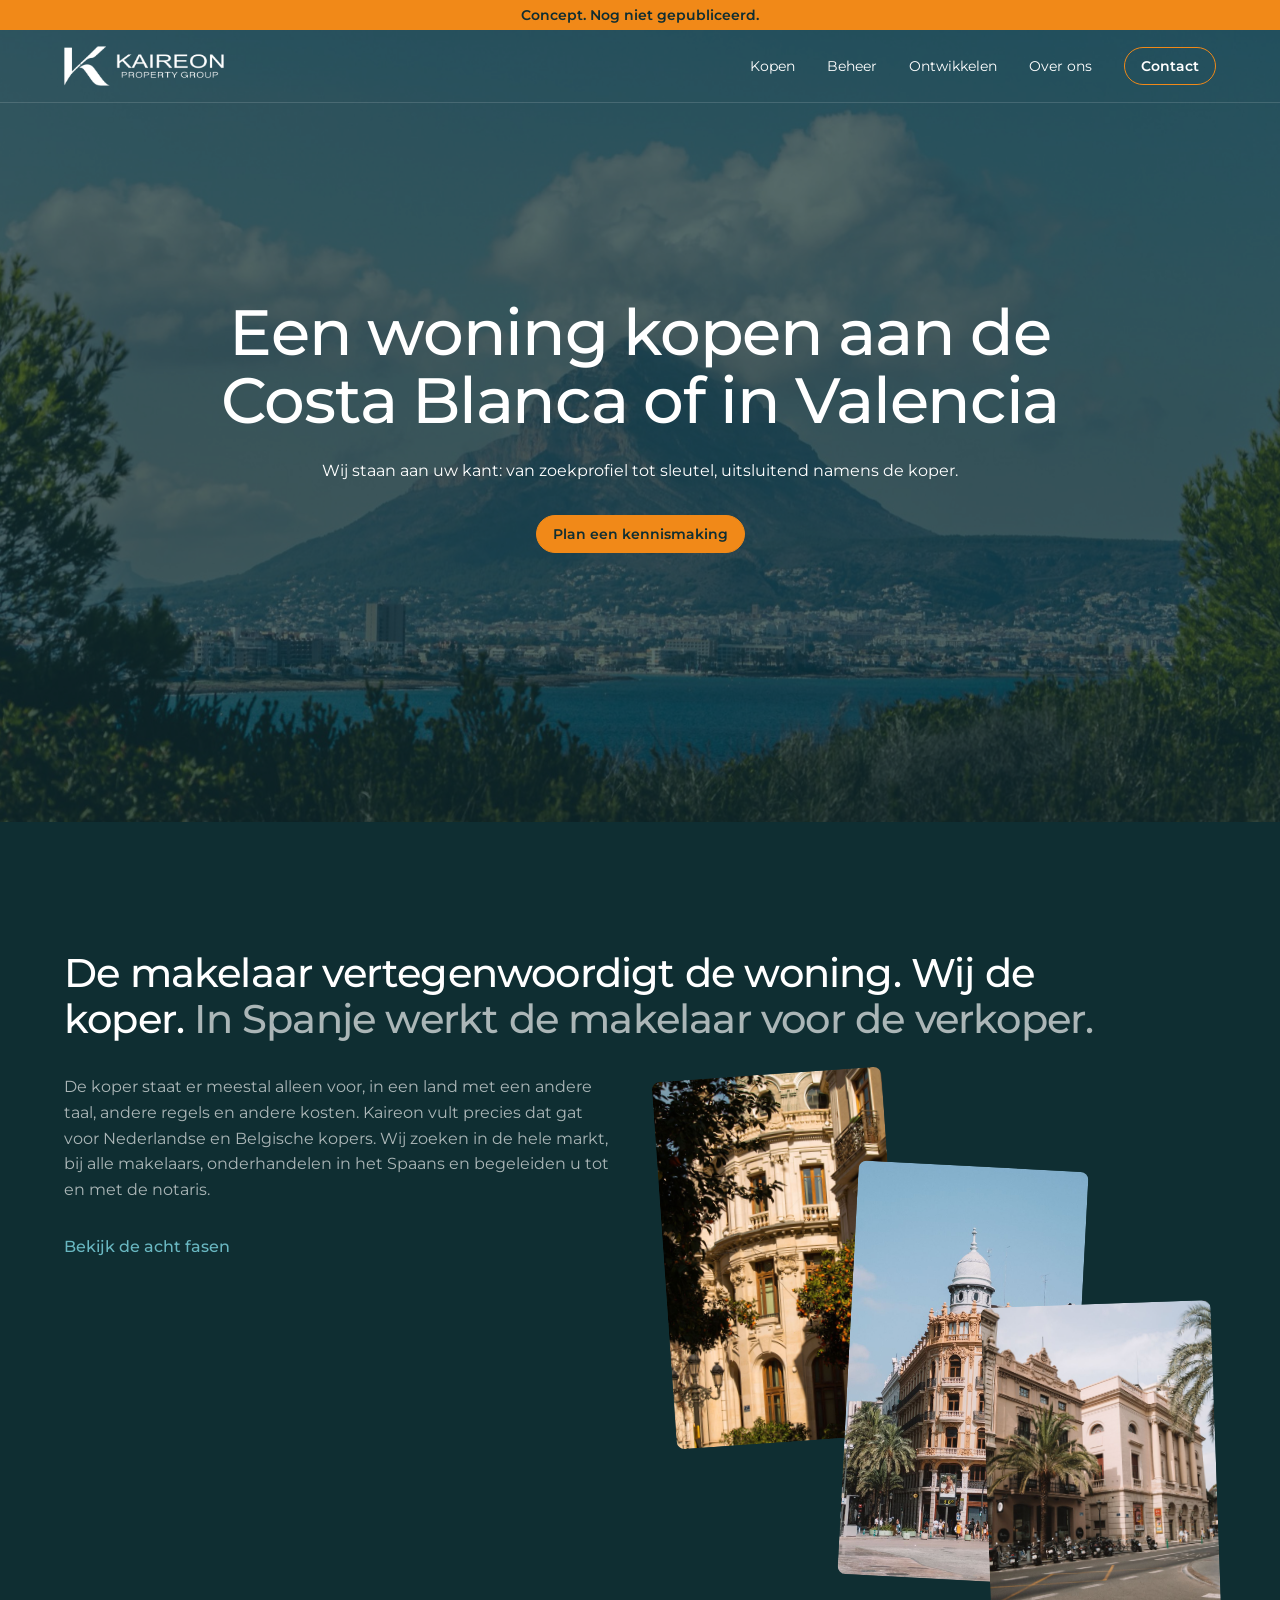
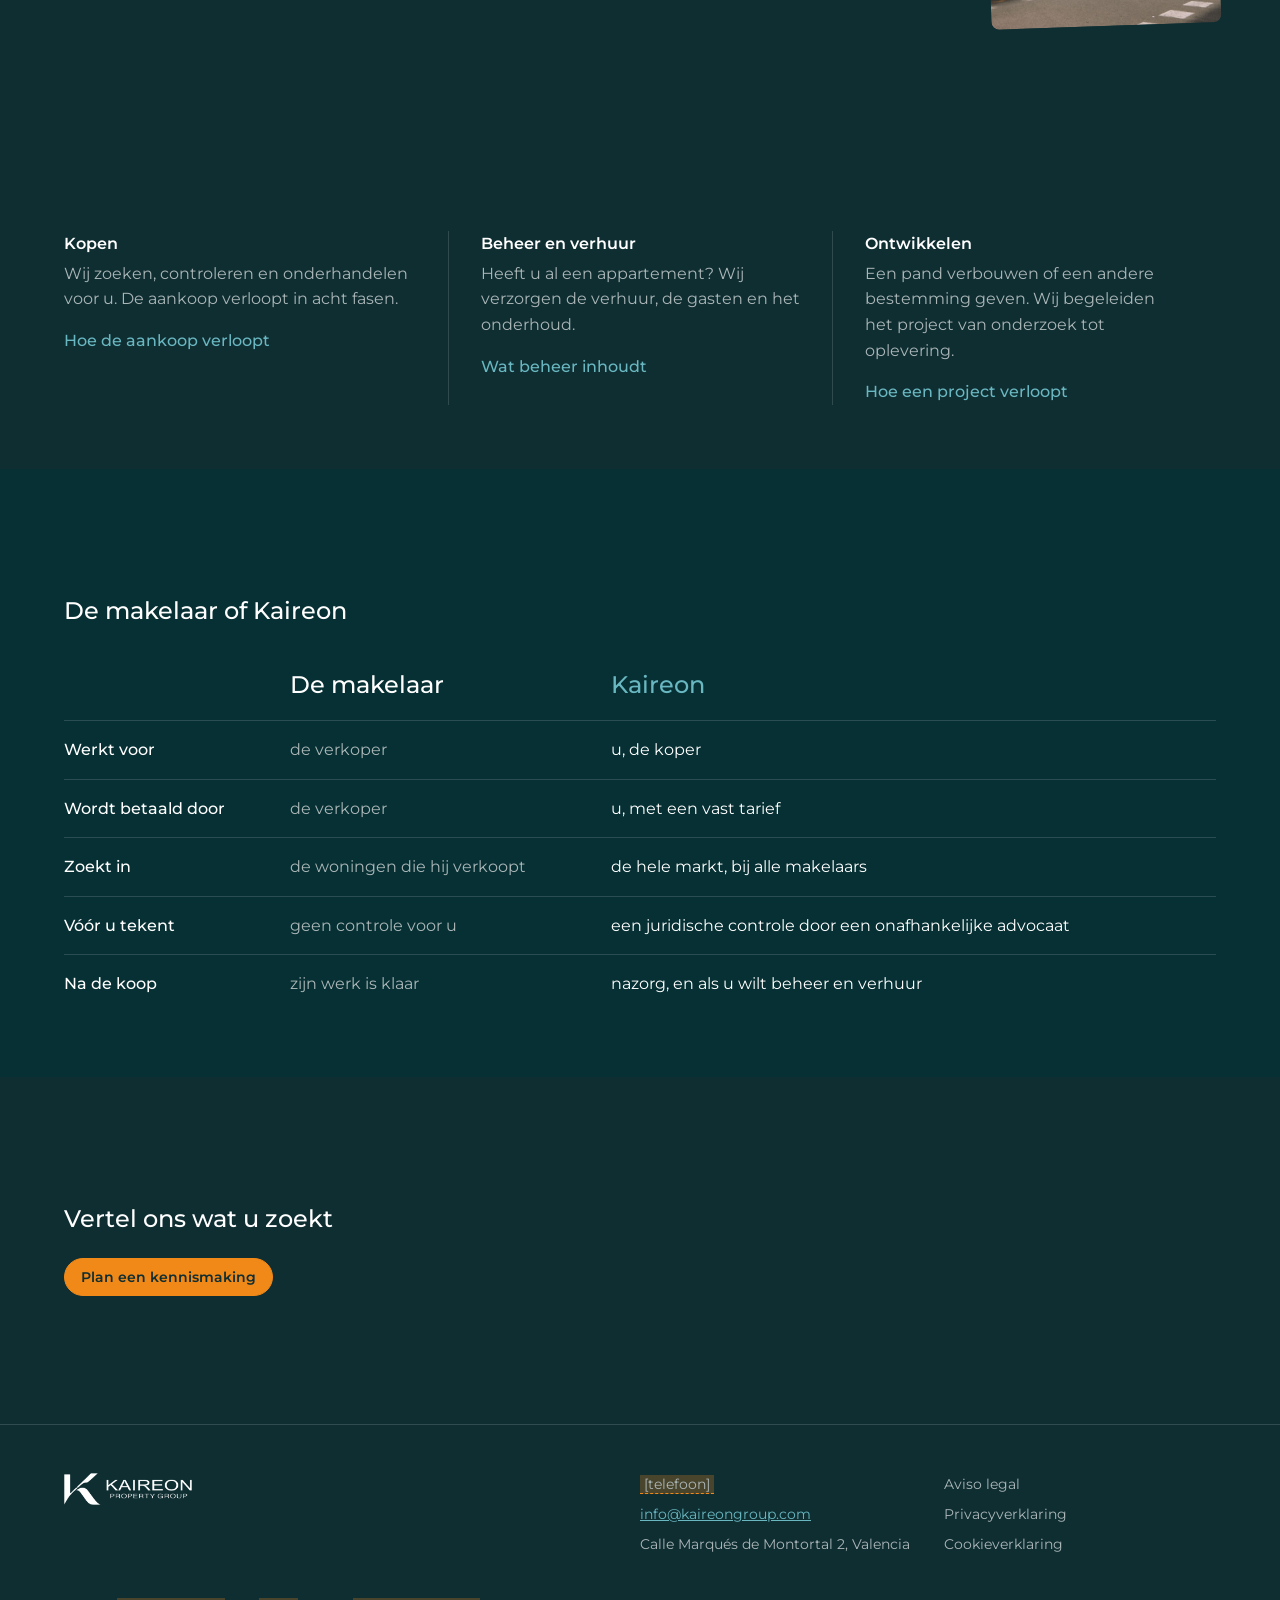
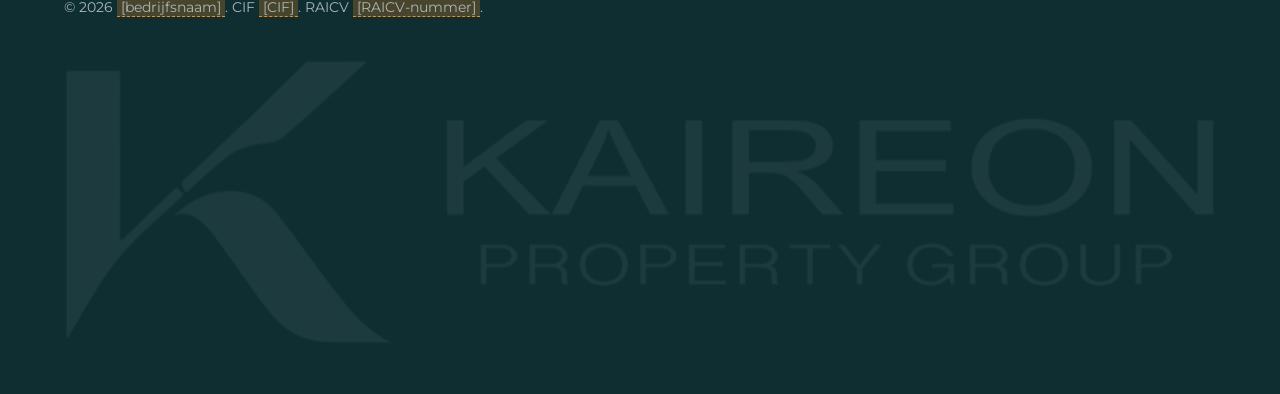
==== nl/index.html @ bf6310ef "Simpler pages: comparison, figures, timeline, team" ====
<!doctype html>
<html lang="nl">
<head>
<meta charset="utf-8">
<meta name="viewport" content="width=device-width, initial-scale=1">
<title>Aankoopbegeleiding aan de Costa Blanca en in Valencia · Kaireon Property Group</title>
<meta name="description" content="Kaireon begeleidt Nederlandse en Belgische kopers van een woning aan de Costa Blanca en in Valencia. Uitsluitend namens de koper.">
<meta name="robots" content="noindex, nofollow">

<link rel="preload" href="/assets/fonts/montserrat-latin-wght-normal.woff2" as="font" type="font/woff2" crossorigin>
<link rel="stylesheet" href="/assets/styles.css?v=fb7f4632">
<link rel="icon" href="/assets/img/favicon.png" type="image/png">
<script>
  // Calm movement: each text block fades in once as it comes into view. Only when the visitor allows motion and the
  // browser can do it; otherwise the page never gets the class "motion", and all text shows at once.
  if (matchMedia('(prefers-reduced-motion: no-preference)').matches && 'IntersectionObserver' in window) {
    document.documentElement.classList.add('motion');
    addEventListener('DOMContentLoaded', function () {
      var seen = new IntersectionObserver(function (entries) {
        entries.forEach(function (e) { if (e.isIntersecting) { e.target.classList.add('in'); seen.unobserve(e.target); } });
      }, { rootMargin: '0px 0px -40px 0px' });
      document.querySelectorAll('main .wrap > *').forEach(function (el) { seen.observe(el); });
    });
  }
</script>
</head>
<body>
<p class="draft">Concept. Nog niet gepubliceerd.</p>
<header class="site-head over"><div class="wrap">
  <a class="logo" href="/nl/"><img src="/assets/img/logo-wit.png" alt="Kaireon Property Group" width="900" height="226"></a>
  <nav><a href="/nl/kopen/">Kopen</a><a href="/nl/beheer/">Beheer</a><a href="/nl/ontwikkelen/">Ontwikkelen</a><a href="/nl/over-ons/">Over ons</a><a class="btn" href="/nl/contact/">Contact</a></nav>
</div></header>
<main>
<section class="hero">
  <div class="media"><img class="photo" src="/assets/img/pexels-audrius-strikaitis-31613974-18771948.jpg" alt="De kust van de Costa Blanca" width="2000" height="1125"></div>
  <div class="wrap">
    <h1>Een woning kopen aan de Costa Blanca of in Valencia</h1>
    <p class="lede">Wij staan aan uw kant: van zoekprofiel tot sleutel, uitsluitend namens de koper.</p>
    <a class="btn" href="/nl/contact/">Plan een kennismaking</a>
  </div>
</section>
<section class="section"><div class="wrap">
  <div class="statement"><h2>De makelaar vertegenwoordigt de woning. Wij de koper.</h2> <p>In Spanje werkt de makelaar voor de verkoper.</p></div>
  <div class="story">
    <div>
      <p class="lede">De koper staat er meestal alleen voor, in een land met een andere taal, andere regels en andere kosten. Kaireon vult precies dat gat voor Nederlandse en Belgische kopers. Wij zoeken in de hele markt, bij alle makelaars, onderhandelen in het Spaans en begeleiden u tot en met de notaris.</p>
      <a class="link" href="/nl/kopen/">Bekijk de acht fasen</a>
    </div>
    <div class="collage"><div class="media"><img class="photo" src="/assets/img/pexels-sofia-marquet-453708414-15551347.jpg" alt="Gevel met een sinaasappelboom" width="1000" height="1500" loading="lazy"></div><div class="media"><img class="photo" src="/assets/img/pexels-joaquin-carfagna-3131171-17626763.jpg" alt="Gebouw met een koepel in Valencia" width="844" height="1500" loading="lazy"></div><div class="media"><img class="photo" src="/assets/img/pexels-joaquin-carfagna-3131171-17574094.jpg" alt="Straat in Valencia" width="1000" height="1500" loading="lazy"></div></div>
  </div>
</div></section>

<section class="section"><div class="wrap">
  <h2>Wat wij voor u doen</h2>
  
<div class="cols">
  <div><h3>Kopen</h3><p>Wij zoeken, controleren en onderhandelen voor u. De aankoop verloopt in acht fasen.</p><a class="link" href="/nl/kopen/">Hoe de aankoop verloopt</a></div>
  <div><h3>Beheer en verhuur</h3><p>Heeft u al een appartement? Wij verzorgen de verhuur, de gasten en het onderhoud.</p><a class="link" href="/nl/beheer/">Wat beheer inhoudt</a></div>
  <div><h3>Ontwikkelen</h3><p>Een pand verbouwen of een andere bestemming geven. Wij begeleiden het project van onderzoek tot oplevering.</p><a class="link" href="/nl/ontwikkelen/">Hoe een project verloopt</a></div>
</div>
</div></section>

<section class="section alt"><div class="wrap">
  <h2>De makelaar of Kaireon</h2>
  <table class="compare">
    <thead><tr><th scope="col"></th><th scope="col">De makelaar</th><th scope="col">Kaireon</th></tr></thead>
    <tbody>
      <tr><th scope="row">Werkt voor</th><td>de verkoper</td><td>u, de koper</td></tr>
      <tr><th scope="row">Wordt betaald door</th><td>de verkoper</td><td>u, met een vast tarief</td></tr>
      <tr><th scope="row">Zoekt in</th><td>de woningen die hij verkoopt</td><td>de hele markt, bij alle makelaars</td></tr>
      <tr><th scope="row">Vóór u tekent</th><td>geen controle voor u</td><td>een juridische controle door een onafhankelijke advocaat</td></tr>
      <tr><th scope="row">Na de koop</th><td>zijn werk is klaar</td><td>nazorg, en als u wilt beheer en verhuur</td></tr>
    </tbody>
  </table>
</div></section>

<section class="section"><div class="wrap">
  <h2>Vertel ons wat u zoekt</h2>
  <a class="btn" href="/nl/contact/">Plan een kennismaking</a>
</div></section>
</main>
<footer class="site-foot"><div class="wrap">
  <img class="logo" src="/assets/img/logo-wit.png" alt="Kaireon Property Group" width="900" height="226" loading="lazy">
  <div><p><span class="ph">[telefoon]</span></p><p><a class="mail-link" href="mailto:info@kaireongroup.com">info@kaireongroup.com</a></p><p>Calle Marqués de Montortal 2, Valencia</p></div>
  <div class="links"><a href="/nl/aviso-legal/">Aviso legal</a><a href="/nl/privacy/">Privacyverklaring</a><a href="/nl/cookies/">Cookieverklaring</a></div>
  <p class="rights">© 2026 <span class="ph">[bedrijfsnaam]</span>. CIF <span class="ph">[CIF]</span>. RAICV <span class="ph">[RAICV-nummer]</span>.</p>
  <div class="wordmark" aria-hidden="true"></div>
  
</div></footer>
</body>
</html>
---- assets/styles.css ----
/* Kaireon Property Group. Brand colours and font from BRAND_IDENTITY.pdf.
   One flat page colour, two strengths of text, thin lines, much empty space.
   Every colour, text size and distance comes from the tokens in :root. `npm run check:tokens` guards that. */
@font-face {
  font-family: Montserrat;
  src: url(fonts/montserrat-latin-wght-normal.woff2) format('woff2');
  font-weight: 100 900;
  font-display: swap;
}
:root {
  color-scheme: dark;
  /* Colours: five, no more. */
  --page: #0F2E32;     /* the page, top to bottom; and the text on the orange button */
  --surface: #063034;  /* fields and notices */
  --text: #FFFFFF;
  --orange: #F18918;   /* the one action, and the marks of a draft */
  --accent: #69B7C1;   /* links, phase numbers, the focus ring: 6.3:1 on the page */
  /* The same colours at a fixed strength. */
  --muted: color-mix(in srgb, var(--text) 65%, var(--page));          /* second-level text: 6.9:1 on the page */
  --line: color-mix(in srgb, var(--text) 14%, transparent);           /* thin lines between parts */
  --field-line: color-mix(in srgb, var(--text) 40%, var(--surface));  /* the edge of a field: 3.5:1 */
  --mark: color-mix(in srgb, var(--orange) 25%, transparent);         /* background of a blank */
  --orange-strong: color-mix(in srgb, var(--orange) 85%, var(--text)); /* button under the pointer */
  --scrim: color-mix(in srgb, var(--page) 65%, transparent);        /* over a photo behind text: white text keeps 4.7:1 on a white pixel */
  --faint: color-mix(in srgb, var(--text) 6%, transparent);         /* the large wordmark in the footer */

  /* Capitals in the menu and on buttons. Now off. To turn them on: uppercase and .12em. This is the one place. */
  --caps: none; --caps-spacing: normal;

  /* Text sizes: five. */
  --text-14: 14px;
  --text-16: 16px;
  --text-24: 24px;
  --text-40: 40px;
  --text-64: 64px;

  /* Distances. */
  --space-4: 4px;
  --space-8: 8px;
  --space-16: 16px;
  --space-24: 24px;
  --space-32: 32px;
  --space-48: 48px;
  --space-64: 64px;
  --space-96: 96px;
  --space-128: 128px;
  --gutter: clamp(16px, 5vw, 64px); /* the page margin left and right: the one distance that moves with the screen */
}
* { box-sizing: border-box; }
html { -webkit-text-size-adjust: 100%; }
body {
  margin: 0;
  font-family: Montserrat, Arial, sans-serif;
  font-weight: 400;
  font-size: var(--text-16);
  line-height: 1.6;
  color: var(--text);
  background: var(--page);
}
img { max-width: 100%; display: block; }
a { color: inherit; }
a, .btn, input, select, textarea { transition: color .15s, background-color .15s, border-color .15s; }
:focus-visible { outline: 2px solid var(--accent); outline-offset: 2px; }
.wrap { max-width: 1320px; margin: 0 auto; padding: 0 var(--gutter); }
.wrap.narrow { max-width: 860px; }

/* Text: hierarchy by size and by two strengths. */
h1, h2, h3, p { margin: 0; }
h1, h2, h3 { overflow-wrap: break-word; text-wrap: balance; }
h1 { font-size: var(--text-40); font-weight: 500; line-height: 1.05; letter-spacing: -0.02em; max-width: 16em; margin-bottom: var(--space-24); }
h2 { font-size: var(--text-24); font-weight: 500; line-height: 1.2; margin-bottom: var(--space-24); }
h3 { font-size: var(--text-16); font-weight: 600; margin-bottom: var(--space-4); }
p { margin-bottom: var(--space-16); }
.lede, .cols p, .rows p, .phases p, aside p { color: var(--muted); max-width: 40em; margin-bottom: 0; }
.statement + .lede { margin-top: var(--space-24); }
/* The statement: large text, the first sentence at full strength and the rest muted. */
.statement { font-size: var(--text-24); font-weight: 500; line-height: 1.2; letter-spacing: -0.02em; color: var(--muted); max-width: 26em; }
.statement h2, .statement p { display: inline; font: inherit; margin: 0; }
.statement h2 { color: var(--text); }
.link { display: inline-block; margin-top: var(--space-32); color: var(--accent); font-weight: 500; text-decoration: none; }
.link:hover { text-decoration: underline; }

/* The marks of a draft. Orange on purpose. */
.ph { background: var(--mark); border-bottom: 1px dashed var(--orange); padding: 0 var(--space-4); }
.notice { display: none; background: var(--surface); border-left: 4px solid var(--orange); padding: var(--space-16); }
.notice.shown { display: block; }
.notice .ph { background: none; border: 0; padding: 0; }
.draft { margin: 0; padding: var(--space-4) var(--gutter); background: var(--orange); color: var(--page); font-size: var(--text-14); font-weight: 600; text-align: center; }

/* The one action: a small filled pill. */
.btn {
  display: inline-block; background: var(--orange); color: var(--page); border: 1px solid var(--orange); border-radius: 999px;
  font: inherit; font-size: var(--text-14); font-weight: 600; line-height: 20px; text-decoration: none; text-transform: var(--caps); letter-spacing: var(--caps-spacing);
  padding: var(--space-8) var(--space-16); cursor: pointer;
}
.btn:hover { background: var(--orange-strong); border-color: var(--orange-strong); }
.lede + .btn { margin-top: var(--space-32); }

/* Header: one row with a thin line under it. The contact entry is a pill with a line, not filled. */
.site-head { border-bottom: 1px solid var(--line); }
.site-head .wrap { display: flex; flex-wrap: wrap; align-items: center; justify-content: space-between; gap: var(--space-8) var(--space-16); padding-top: var(--space-16); padding-bottom: var(--space-16); }
.logo img, img.logo { height: 40px; width: auto; }
.site-head .logo { flex: none; }
.site-head nav { display: flex; align-items: center; gap: var(--space-32); }
.site-head nav a { font-size: var(--text-14); color: var(--muted); text-decoration: none; white-space: nowrap; text-transform: var(--caps); letter-spacing: var(--caps-spacing); }
.site-head nav a:hover, .site-head nav a[aria-current] { color: var(--text); }
.site-head nav a.btn { background: none; color: var(--text); }
.site-head nav a.btn:hover { background: var(--orange); color: var(--page); }
.site-head nav a:not(.btn) { padding-top: var(--space-8); padding-bottom: var(--space-8); }
/* Home: the header lies over the hero photo, so the photo starts right under the draft bar. It is not sticky:
   it leaves with the hero. White text on the hero's scrim: 4.7:1 even on a white pixel. */
.site-head.over { position: absolute; left: 0; right: 0; z-index: 1; }
.site-head.over nav a { color: var(--text); }

/* Sections: the same distance above each one. */
.section { padding-top: var(--space-64); }
main { padding-bottom: var(--space-64); }
/* A photo that fills its box. clip, not hidden: hidden would make the box its own scroll box for the photo drift.
   The photo lies on top of its box, so that a taller photo (see the movement below) cannot make the box taller. */
.media { position: relative; overflow: clip; }
.photo { position: absolute; top: 0; left: 0; width: 100%; height: 100%; object-fit: cover; }
.photo-mark { position: absolute; z-index: 1; top: var(--space-16); left: var(--space-16); background: var(--page); border-radius: 6px; padding: var(--space-4) var(--space-8); font-size: var(--text-14); }

/* Photo behind text: the home page (Redmer, 2026-11-16, landing v2) and the first block of the other pages, the cover
   (Redmer, 2026-11-24: "use more of the images for example for a background"). Always under the flat scrim. */
.hero, .band, .cover { position: relative; isolation: isolate; overflow: clip; }
.hero > .media, .band > .media, .cover > .media { position: absolute; inset: 0; z-index: -1; }
.hero .media::after, .band .media::after, .cover .media::after { content: ''; position: absolute; inset: 0; background: var(--scrim); }
.hero { min-height: 88svh; display: grid; place-items: center; text-align: center; }
.hero .wrap { padding-top: var(--space-96); padding-bottom: var(--space-96); }
.hero h1, .hero .lede { margin-left: auto; margin-right: auto; }
.hero .lede, .band .cols p, .cover .lede { color: var(--text); }
.cover { min-height: 100svh; display: grid; align-items: center; }
/* The header lies over the cover, so the text keeps a distance below it. */
.cover .wrap { width: 100%; padding-top: var(--space-128); padding-bottom: var(--space-64); }
/* Over ons: a grid of team cards. The photo block is a neutral surface with a blank until a real portrait comes. */
.team { list-style: none; margin: 0; padding: 0; display: grid; gap: var(--space-32) var(--space-24); grid-template-columns: repeat(auto-fit, minmax(128px, 1fr)); }
.portrait { aspect-ratio: 1; background: var(--surface); border-radius: 12px; display: grid; place-items: center; margin-bottom: var(--space-16); font-size: var(--text-64); font-weight: 500; color: var(--accent); }
.member p { color: var(--muted); margin: 0; }
.member .role { color: var(--text); margin-bottom: var(--space-4); }
.story { display: grid; gap: var(--space-48); align-items: start; margin-top: var(--space-32); }
.story:first-child { margin-top: 0; }
.story .rows { grid-template-columns: 1fr; }
/* Three photos on a 12 x 12 grid, a little turned, each on top of the one before. */
.collage { display: grid; grid-template: repeat(12, 1fr) / repeat(12, 1fr); aspect-ratio: 1; width: 100%; max-width: 560px; justify-self: end; }
.collage .media { border-radius: 8px; }
.collage .media:nth-child(1) { grid-area: 1 / 1 / 9 / 6; rotate: -4deg; }
.collage .media:nth-child(2) { grid-area: 3 / 5 / 12 / 10; rotate: 3deg; }
.collage .media:nth-child(3) { grid-area: 6 / 8 / 13 / 13; rotate: -2deg; }
.band { margin-top: var(--space-64); }
.band .wrap { padding-top: var(--space-96); padding-bottom: var(--space-96); }
.band h3 { font-size: var(--text-24); font-weight: 500; }

/* A row of plain columns. Thin lines part them: above each on a phone, between them on a wide screen. */
.cols { display: grid; gap: var(--space-24); margin-top: var(--space-48); }
.cols:first-child { margin-top: 0; }
.cols > div { border-top: 1px solid var(--line); padding-top: var(--space-16); }

.cols .link { margin-top: var(--space-16); }

/* A list of rows: each row is a card on the surface colour (Redmer, 2026-11-24: "make the text areas more visual"). */
.rows { display: grid; gap: var(--space-16); grid-template-columns: repeat(auto-fill, minmax(min(100%, 280px), 1fr)); }
.rows > div { display: grid; align-content: start; gap: var(--space-8); background: var(--surface); border-radius: 12px; padding: var(--space-24); }
.rows h3 { margin-bottom: 0; }
/* Steps: the number stands large above the title, in the accent colour. */
.steps > div { border-top: 2px solid var(--accent); }
.steps .n { display: block; font-size: var(--text-40); font-weight: 500; line-height: 1; color: var(--accent); margin-bottom: var(--space-16); }
/* One wide photo between the sections. */
/* The other background: every second kind of section, so the page has a rhythm (Redmer, 2026-11-24, on
   docs/inventory.md: "more visually interesting"). On it, a card takes the page colour. */
.alt { background: var(--surface); padding-bottom: var(--space-64); margin-top: var(--space-64); }
.alt .rows > div { background: var(--page); }
/* Large figures: a short fact in the accent colour, with one line under it. */
.figures { display: grid; gap: var(--space-32); grid-template-columns: repeat(auto-fit, minmax(min(100%, 220px), 1fr)); }
.figures b { display: block; font-size: var(--text-40); font-weight: 500; line-height: 1.1; color: var(--accent); margin-bottom: var(--space-8); }
.figures p { color: var(--muted); margin: 0; }
/* A comparison: the row titles left, then one column per side; the last column is ours, in white. */
.compare { width: 100%; border-collapse: collapse; }
.compare th, .compare td { text-align: left; vertical-align: top; padding: var(--space-16) var(--space-16) var(--space-16) 0; border-top: 1px solid var(--line); }
.compare thead th { border-top: 0; font-size: var(--text-24); font-weight: 500; }
.compare thead th:last-child { color: var(--accent); }
.compare tbody th { font-weight: 500; }
.compare td { color: var(--muted); }
.compare td:last-child { color: var(--text); }
.lede + .rows { margin-top: var(--space-32); }

/* The eight phases: one list, a thin line above each row. */
.phases { list-style: none; margin: 0; padding: 0; display: grid; column-gap: var(--space-64); }
.phases li { display: grid; grid-template-columns: 64px 1fr; align-items: baseline; border-top: 1px solid var(--line); padding: var(--space-16) 0; }
.phases .n { color: var(--accent); font-weight: 500; font-size: var(--text-40); line-height: 1; }

/* Contact form */
.contact { display: grid; gap: var(--space-64); }
form { display: grid; gap: var(--space-24); }
/* A label is a column: its field sits at the bottom, so that fields in one row stay level when a label takes two lines. */
label { display: flex; flex-direction: column; justify-content: space-between; font-size: var(--text-14); color: var(--muted); }
input, select, textarea {
  display: block; width: 100%; min-height: 44px; margin-top: var(--space-8);
  font: inherit; font-size: var(--text-16); color: var(--text);
  background: var(--surface); border: 1px solid var(--field-line); border-radius: 6px; padding: var(--space-8) var(--space-16);
}
/* The arrow of a choice list: two lines of the label, no picture. An old browser shows its own arrow. */
@supports selector(:has(a)) {
  select { appearance: none; padding-right: var(--space-48); }
  label:has(select) { position: relative; }
  label:has(select)::after {
    content: ''; position: absolute; right: 20px; bottom: 19px; width: 8px; height: 8px;
    border-right: 2px solid var(--muted); border-bottom: 2px solid var(--muted); transform: rotate(45deg); pointer-events: none;
  }
}
input:focus, select:focus, textarea:focus { outline: 2px solid var(--accent); outline-offset: 0; border-color: var(--accent); }
label.check { flex-direction: row; justify-content: flex-start; gap: var(--space-16); align-items: flex-start; font-size: var(--text-16); color: var(--text); }
label.check input { width: 20px; height: 20px; min-height: 0; margin: var(--space-4) 0 0; flex: none; accent-color: var(--accent); }
/* The parts of the intake. A part adds no box of its own: its fields sit in the grid of the form, like the others.
   Its title is for screen readers only. The towns are the one part with a box: a wide row of tick boxes. */
fieldset { border: 0; margin: 0; padding: 0; min-width: 0; display: contents; }
fieldset[hidden] { display: none; }
.sr { position: absolute; width: 1px; height: 1px; overflow: hidden; clip-path: inset(50%); white-space: nowrap; padding: 0; }
.towns { display: grid; gap: var(--space-16); }
legend { padding: 0; font-size: var(--text-14); color: var(--muted); }
fieldset p { font-size: var(--text-14); color: var(--text); margin-bottom: 0; }
/* Tick boxes as small pills, many to a row. */
.choices { display: flex; flex-wrap: wrap; gap: var(--space-8); margin-top: var(--space-8); }
.choices label { flex-direction: row; align-items: center; gap: var(--space-8); color: var(--text); border: 1px solid var(--field-line); border-radius: 999px; padding: var(--space-4) var(--space-16); cursor: pointer; }
.choices input { width: 16px; height: 16px; min-height: 0; margin: 0; accent-color: var(--accent); }
.choices label:has(:checked) { border-color: var(--accent); }
aside p { margin-bottom: var(--space-8); }
.mail { margin-top: var(--space-32); color: var(--muted); }
.mail-link { color: var(--accent); }

/* Legal outlines */
.narrow h2 { margin-top: var(--space-64); }
dl { margin: 0; }
dl div { display: grid; gap: var(--space-4) var(--space-16); align-items: baseline; border-top: 1px solid var(--line); padding: var(--space-16) 0; }
dt { font-size: var(--text-14); color: var(--muted); }
dd { margin: 0; }

/* Footer: quiet. */
.site-foot { border-top: 1px solid var(--line); color: var(--muted); font-size: var(--text-14); }
.site-foot .wrap { display: grid; gap: var(--space-32); padding-top: var(--space-48); padding-bottom: var(--space-48); }
.site-foot img.logo { height: 32px; }
.site-foot p { margin-bottom: var(--space-8); }
.site-foot .links a { display: block; text-decoration: none; margin-bottom: var(--space-8); }
.site-foot .links a:hover { color: var(--text); }
/* The logo, very large and faint, as decoration at the foot of every page. */
.wordmark { grid-column: 1 / -1; aspect-ratio: 900 / 225; background: var(--faint); mask: url(img/logo-wit.png) no-repeat center / contain; }

@media (max-width: 520px) {
  .logo img { height: 28px; }
}
/* Phones: the logo and five menu entries do not fit in one row. The Contact button stays on the row of the logo, at the
   right; the four other entries take their own row below it, spread out. */
@media (max-width: 600px) {
  .site-head nav { display: contents; }
  .site-head .wrap { column-gap: var(--space-8); }
  .site-head .wrap::after { content: ''; flex-basis: 100%; order: 2; }
  .site-head nav a { order: 3; }
  .site-head nav a.btn { order: 1; margin-left: auto; }
}
@media (min-width: 620px) {
  form { grid-template-columns: 1fr 1fr; }
  .wide { grid-column: 1 / -1; }
  dl div { grid-template-columns: 220px 1fr; }
}
@media (min-width: 900px) {
  h1 { font-size: var(--text-64); }
  .statement { font-size: var(--text-40); line-height: 1.15; }
  .section { padding-top: var(--space-128); }
  main { padding-bottom: var(--space-128); }
  .cols { grid-auto-flow: column; grid-auto-columns: minmax(0, 1fr); gap: 0; }
  .cols > div { border-top: 0; border-left: 1px solid var(--line); padding: 0 var(--space-32); }
  .cols > div:first-child { border-left: 0; padding-left: 0; }
  .faq { grid-template-columns: 1fr 1fr; }
  .phases { grid-template-columns: 1fr 1fr; grid-template-rows: repeat(4, auto); grid-auto-flow: column; }
  .contact { grid-template-columns: 2fr 1fr; gap: var(--space-128); }
  .site-foot .wrap { grid-template-columns: 2fr 1fr 1fr; }
  .story { grid-template-columns: 1fr 1fr; }
  .band { margin-top: var(--space-128); }
  .band .wrap { padding-top: var(--space-128); padding-bottom: var(--space-128); }
  .cover .wrap { padding-bottom: var(--space-96); }
  .rights, .langs { grid-column: 1 / -1; }
}

/* Calm movement, only when the visitor allows motion. Without it, everything stands still and shows at once.
   1. Text blocks fade in and rise 12 px, once, as they come into view. The class .motion comes from the script
      in the page head; without the script nothing is hidden.
   2. The hero, band and cover photos move a little slower than the page: each is 10% taller than its box and slides in it.
      A browser without scroll-driven animation shows the still photo. */
@media screen and (prefers-reduced-motion: no-preference) {
  .motion main .wrap > * { transition: opacity .5s ease-out, translate .5s ease-out; }
  .motion main .wrap > :not(.in) { opacity: 0; translate: 0 12px; }
  /* 3. The cover and the hero photo settle in once: they start a little larger. */
  .cover > .media, .hero > .media { animation: settle 1.8s ease-out both; }
  @supports (animation-timeline: view()) {
    .hero .photo, .band .photo, .cover .photo { height: 110%; animation: drift linear both; animation-timeline: view(); }
  }
}
@keyframes drift { from { translate: 0 -9%; } to { translate: 0 0; } }
@keyframes settle { from { scale: 1.08; } to { scale: 1; } }
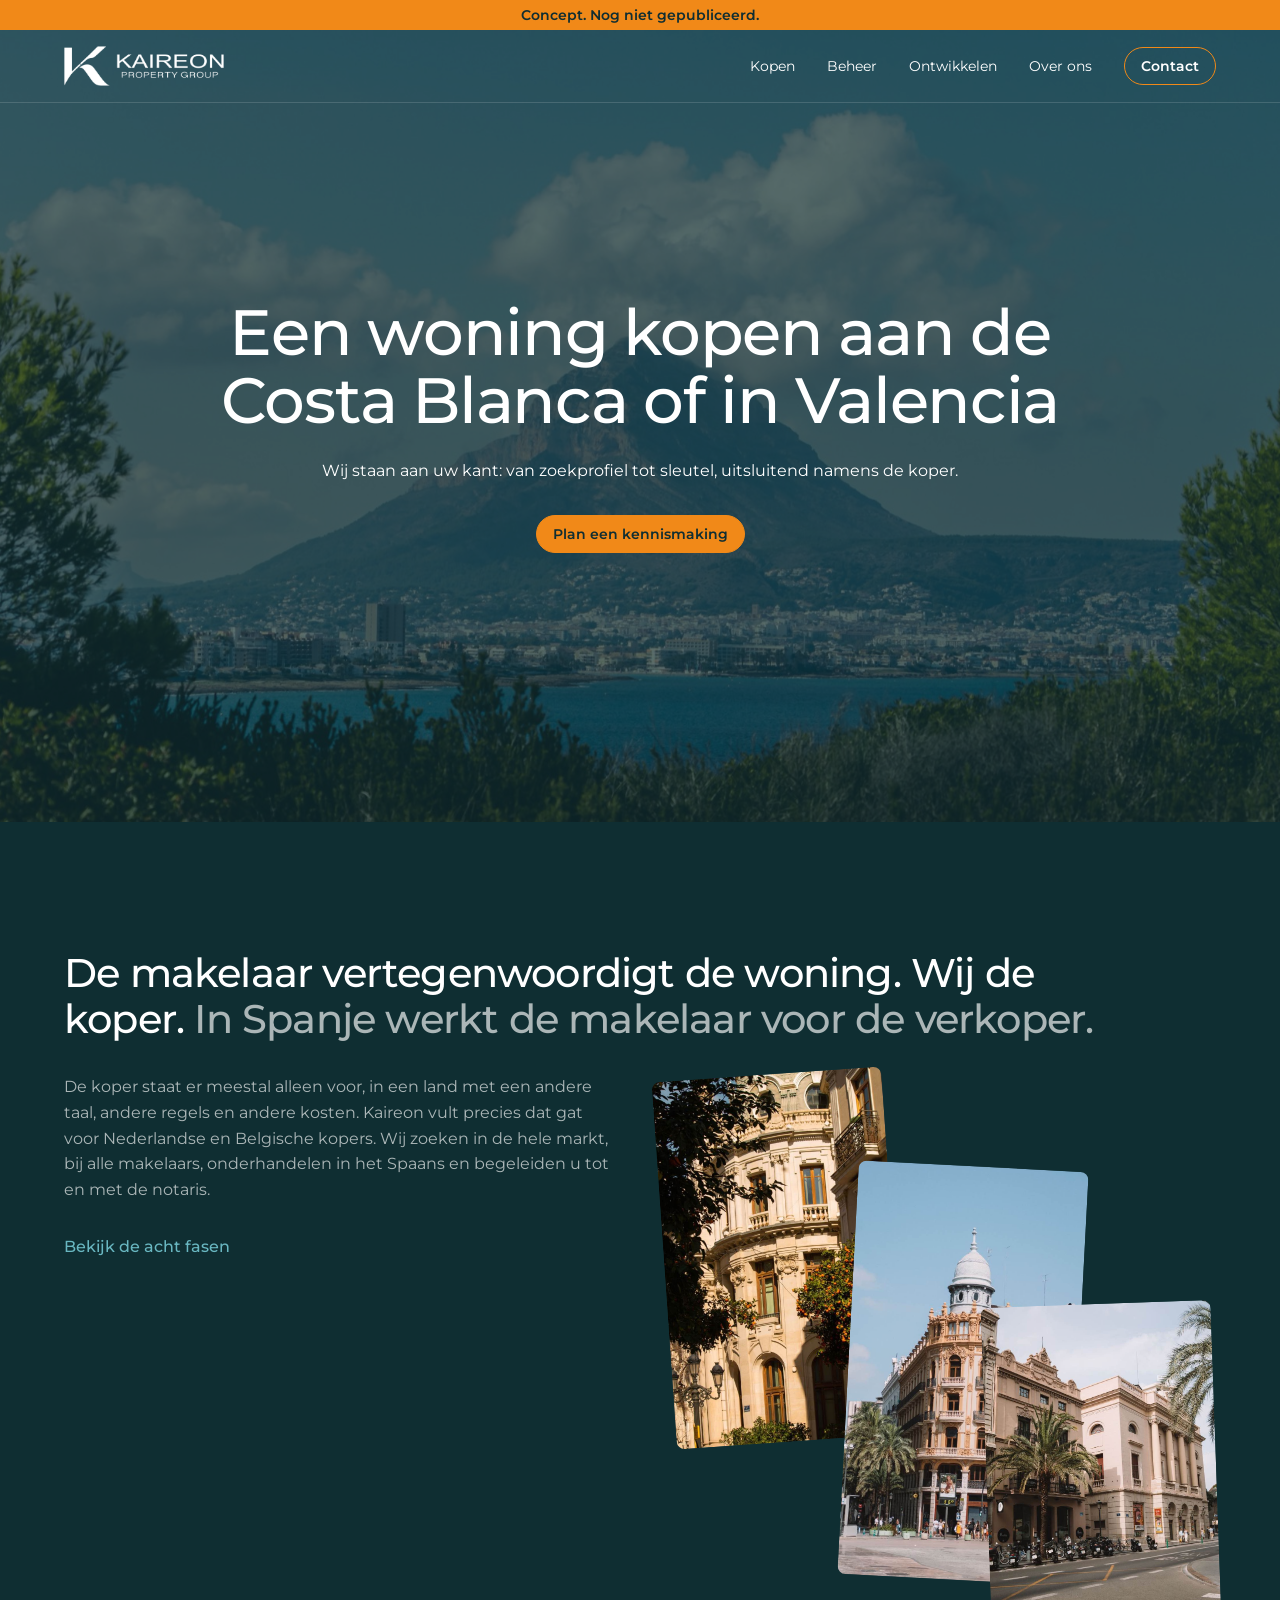
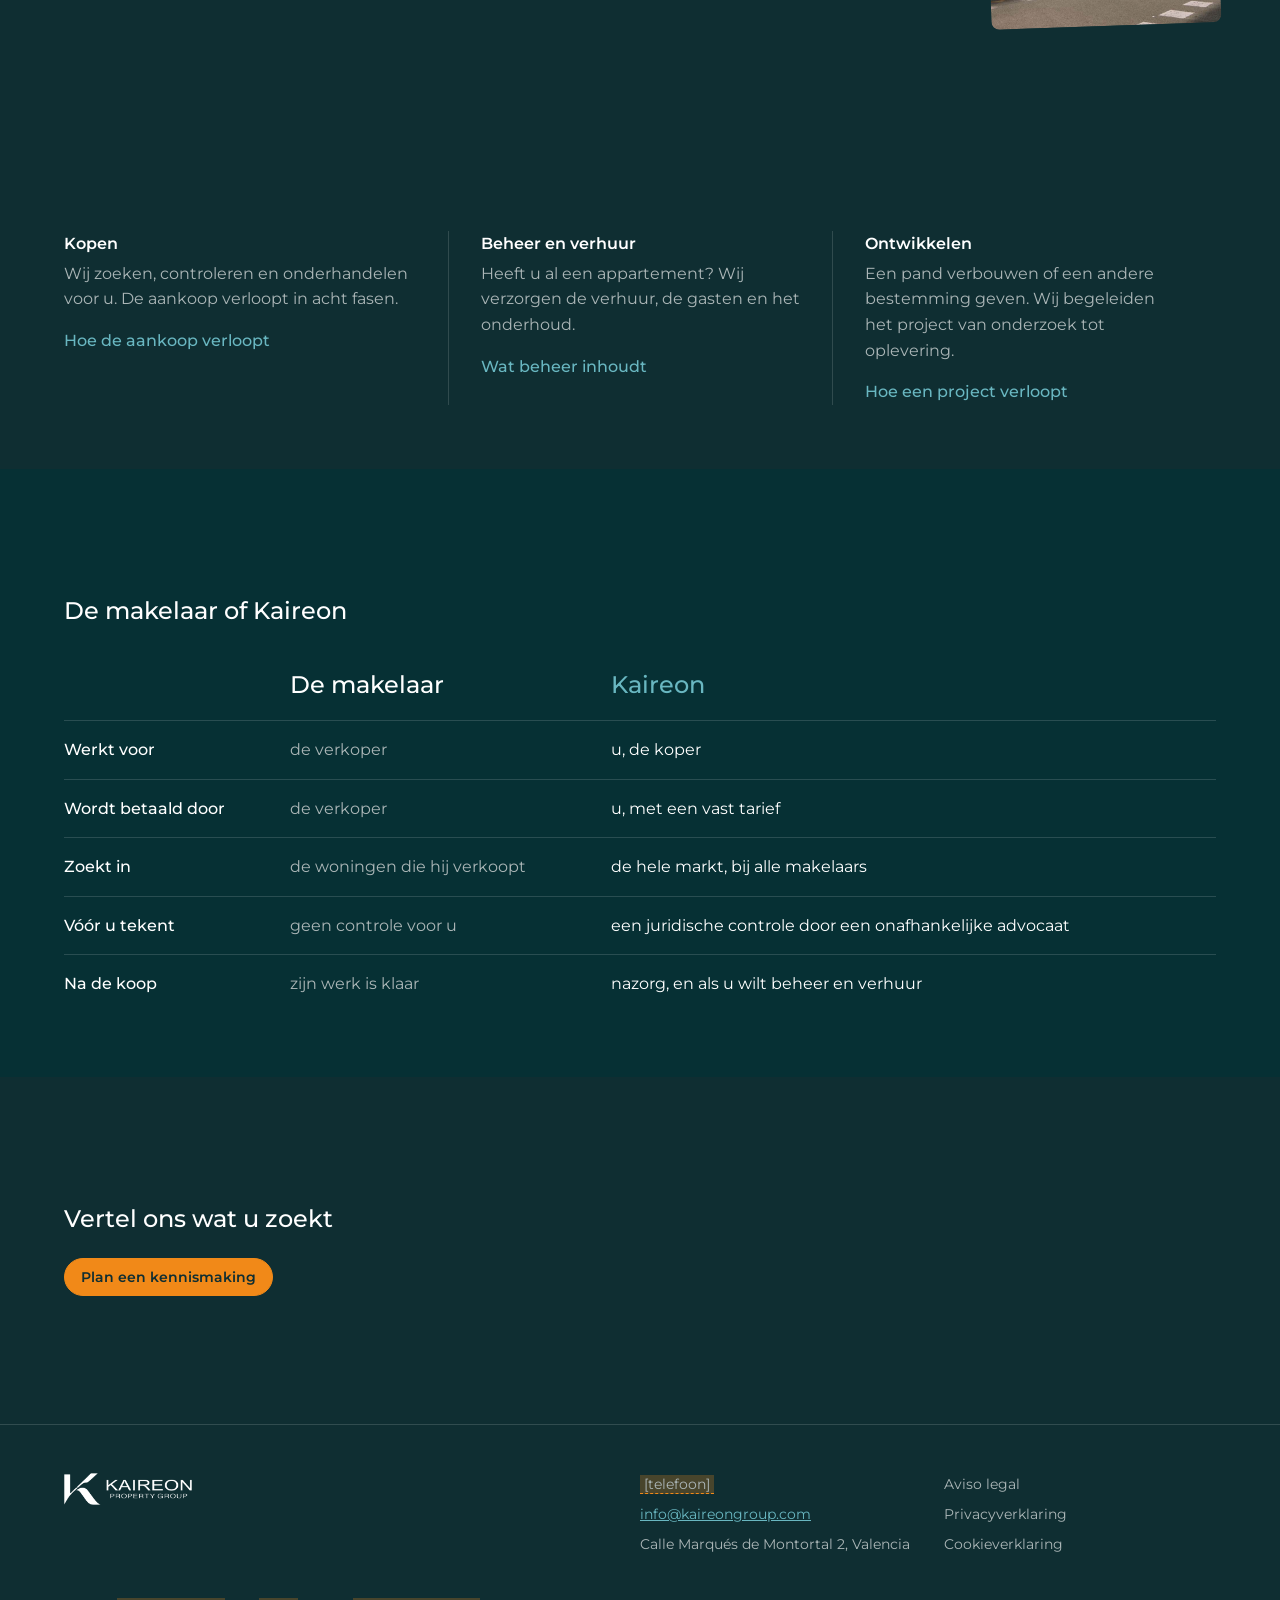
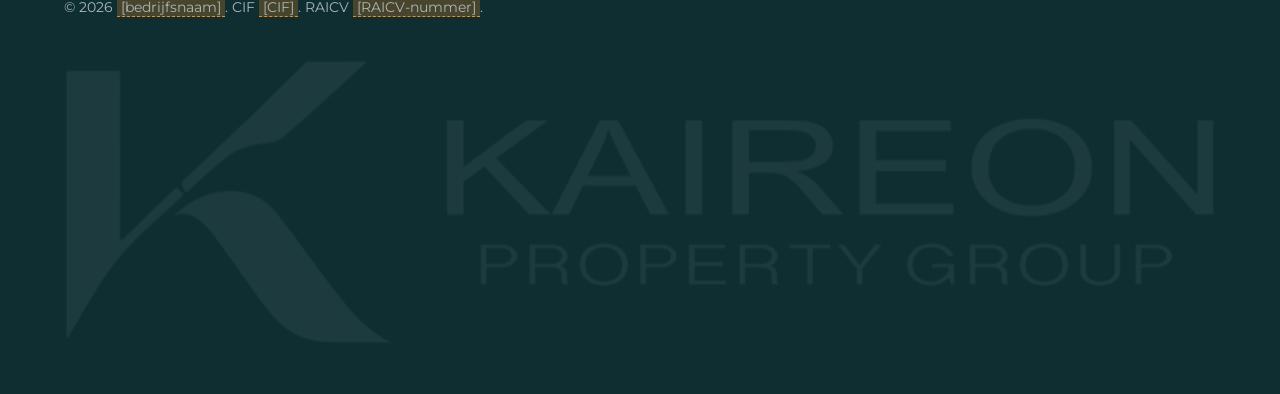
==== commit 3540b988: "Lighter phone photos, valid HTML, heading levels" ====
--- a/nl/index.html
+++ b/nl/index.html
@@ -8,7 +8,8 @@
 <meta name="robots" content="noindex, nofollow">
 
 <link rel="preload" href="/assets/fonts/montserrat-latin-wght-normal.woff2" as="font" type="font/woff2" crossorigin>
-<link rel="stylesheet" href="/assets/styles.css?v=fb7f4632">
+<link rel="stylesheet" href="/assets/styles.css?v=76aeeb47">
+<link rel="preload" as="image" href="/assets/img/small/pexels-audrius-strikaitis-31613974-18771948.jpg" imagesrcset="/assets/img/small/pexels-audrius-strikaitis-31613974-18771948.jpg 800w, /assets/img/pexels-audrius-strikaitis-31613974-18771948.jpg 2000w" imagesizes="100vw" fetchpriority="high">
 <link rel="icon" href="/assets/img/favicon.png" type="image/png">
 <script>
   // Calm movement: each text block fades in once as it comes into view. Only when the visitor allows motion and the
@@ -32,7 +33,7 @@
 </div></header>
 <main>
 <section class="hero">
-  <div class="media"><img class="photo" src="/assets/img/pexels-audrius-strikaitis-31613974-18771948.jpg" alt="De kust van de Costa Blanca" width="2000" height="1125"></div>
+  <div class="media"><img class="photo" src="/assets/img/pexels-audrius-strikaitis-31613974-18771948.jpg" srcset="/assets/img/small/pexels-audrius-strikaitis-31613974-18771948.jpg 800w, /assets/img/pexels-audrius-strikaitis-31613974-18771948.jpg 2000w" sizes="100vw" alt="De kust van de Costa Blanca" width="2000" height="1125" fetchpriority="high"></div>
   <div class="wrap">
     <h1>Een woning kopen aan de Costa Blanca of in Valencia</h1>
     <p class="lede">Wij staan aan uw kant: van zoekprofiel tot sleutel, uitsluitend namens de koper.</p>
@@ -46,7 +47,7 @@
       <p class="lede">De koper staat er meestal alleen voor, in een land met een andere taal, andere regels en andere kosten. Kaireon vult precies dat gat voor Nederlandse en Belgische kopers. Wij zoeken in de hele markt, bij alle makelaars, onderhandelen in het Spaans en begeleiden u tot en met de notaris.</p>
       <a class="link" href="/nl/kopen/">Bekijk de acht fasen</a>
     </div>
-    <div class="collage"><div class="media"><img class="photo" src="/assets/img/pexels-sofia-marquet-453708414-15551347.jpg" alt="Gevel met een sinaasappelboom" width="1000" height="1500" loading="lazy"></div><div class="media"><img class="photo" src="/assets/img/pexels-joaquin-carfagna-3131171-17626763.jpg" alt="Gebouw met een koepel in Valencia" width="844" height="1500" loading="lazy"></div><div class="media"><img class="photo" src="/assets/img/pexels-joaquin-carfagna-3131171-17574094.jpg" alt="Straat in Valencia" width="1000" height="1500" loading="lazy"></div></div>
+    <div class="collage"><div class="media"><img class="photo" src="/assets/img/pexels-sofia-marquet-453708414-15551347.jpg" srcset="/assets/img/small/pexels-sofia-marquet-453708414-15551347.jpg 800w, /assets/img/pexels-sofia-marquet-453708414-15551347.jpg 1000w" sizes="(min-width: 900px) 280px, 45vw" alt="Gevel met een sinaasappelboom" width="1000" height="1500" loading="lazy"></div><div class="media"><img class="photo" src="/assets/img/pexels-joaquin-carfagna-3131171-17626763.jpg" srcset="/assets/img/small/pexels-joaquin-carfagna-3131171-17626763.jpg 800w, /assets/img/pexels-joaquin-carfagna-3131171-17626763.jpg 844w" sizes="(min-width: 900px) 280px, 45vw" alt="Gebouw met een koepel in Valencia" width="844" height="1500" loading="lazy"></div><div class="media"><img class="photo" src="/assets/img/pexels-joaquin-carfagna-3131171-17574094.jpg" srcset="/assets/img/small/pexels-joaquin-carfagna-3131171-17574094.jpg 800w, /assets/img/pexels-joaquin-carfagna-3131171-17574094.jpg 1000w" sizes="(min-width: 900px) 280px, 45vw" alt="Straat in Valencia" width="1000" height="1500" loading="lazy"></div></div>
   </div>
 </div></section>
 
--- a/assets/styles.css
+++ b/assets/styles.css
@@ -69,7 +69,7 @@
 h1, h2, h3 { overflow-wrap: break-word; text-wrap: balance; }
 h1 { font-size: var(--text-40); font-weight: 500; line-height: 1.05; letter-spacing: -0.02em; max-width: 16em; margin-bottom: var(--space-24); }
 h2 { font-size: var(--text-24); font-weight: 500; line-height: 1.2; margin-bottom: var(--space-24); }
-h3 { font-size: var(--text-16); font-weight: 600; margin-bottom: var(--space-4); }
+h3, aside h2 { font-size: var(--text-16); font-weight: 600; margin-bottom: var(--space-4); }
 p { margin-bottom: var(--space-16); }
 .lede, .cols p, .rows p, .phases p, aside p { color: var(--muted); max-width: 40em; margin-bottom: 0; }
 .statement + .lede { margin-top: var(--space-24); }
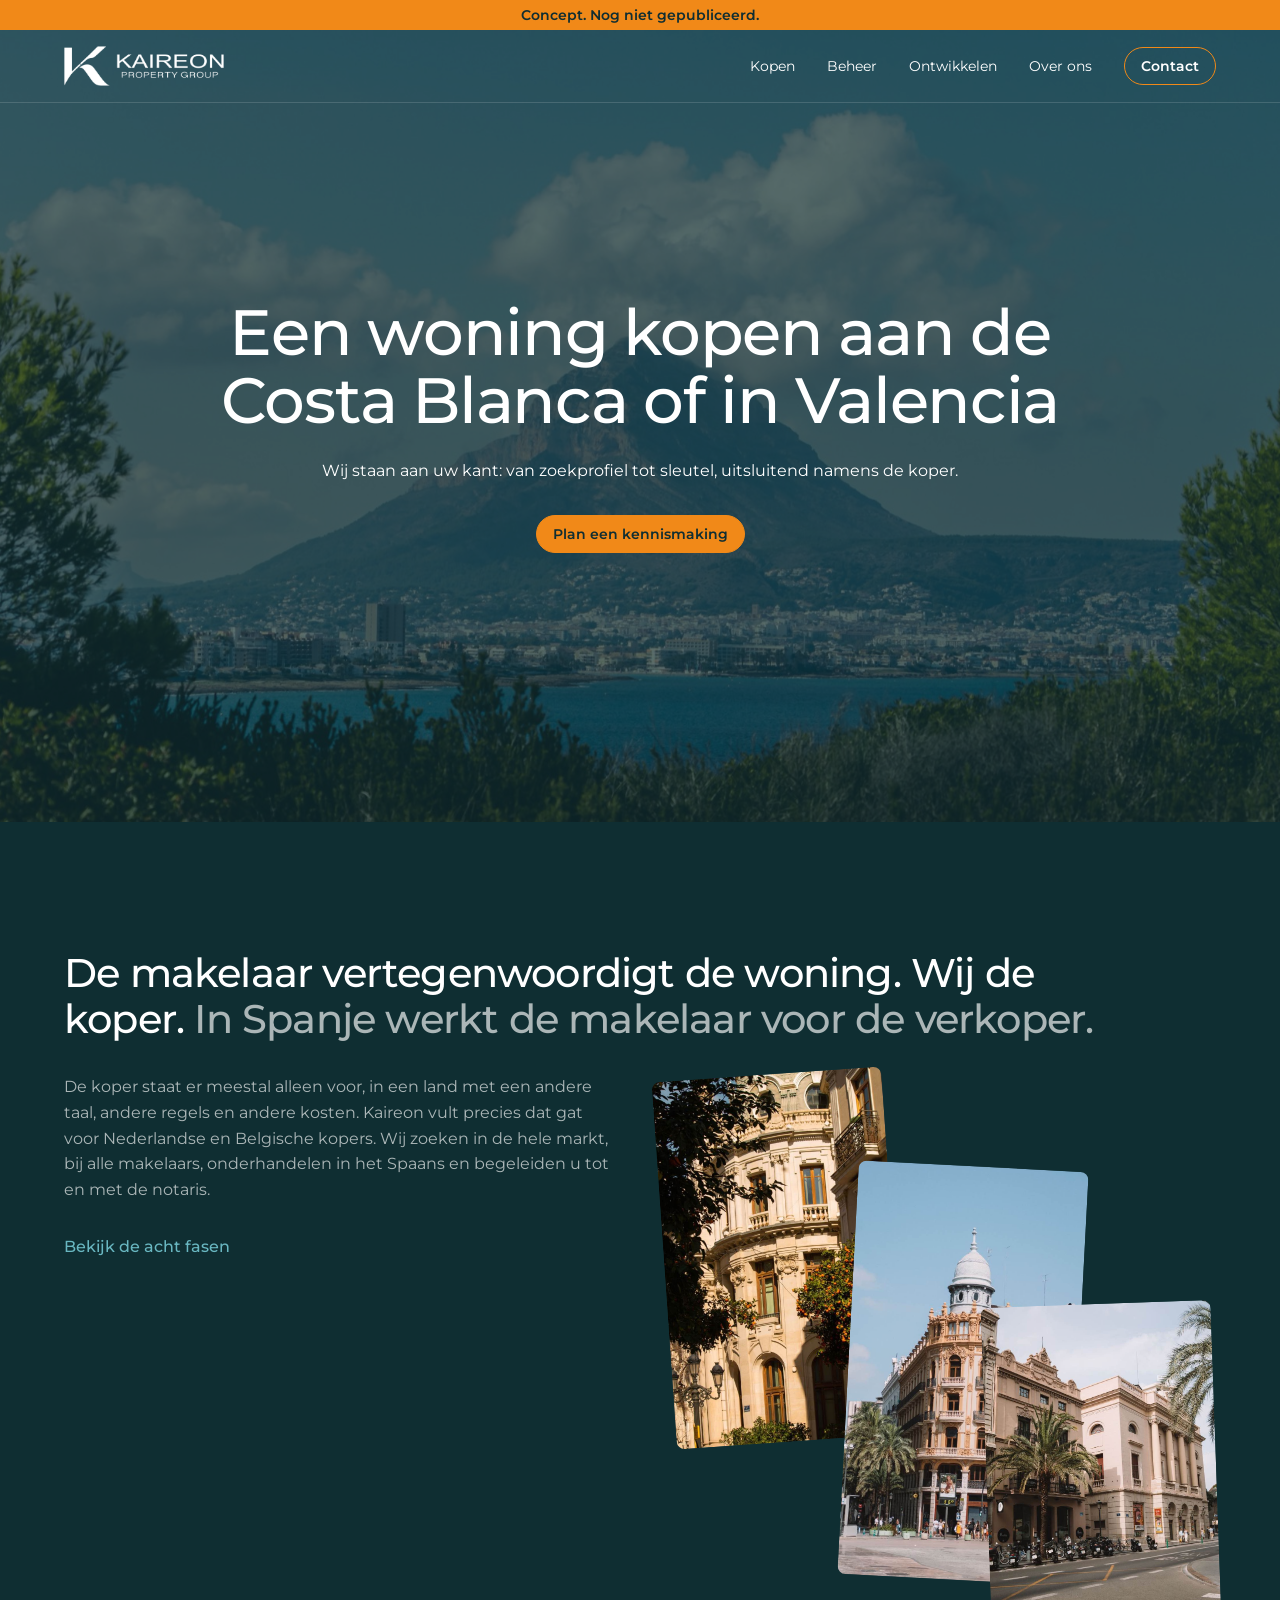
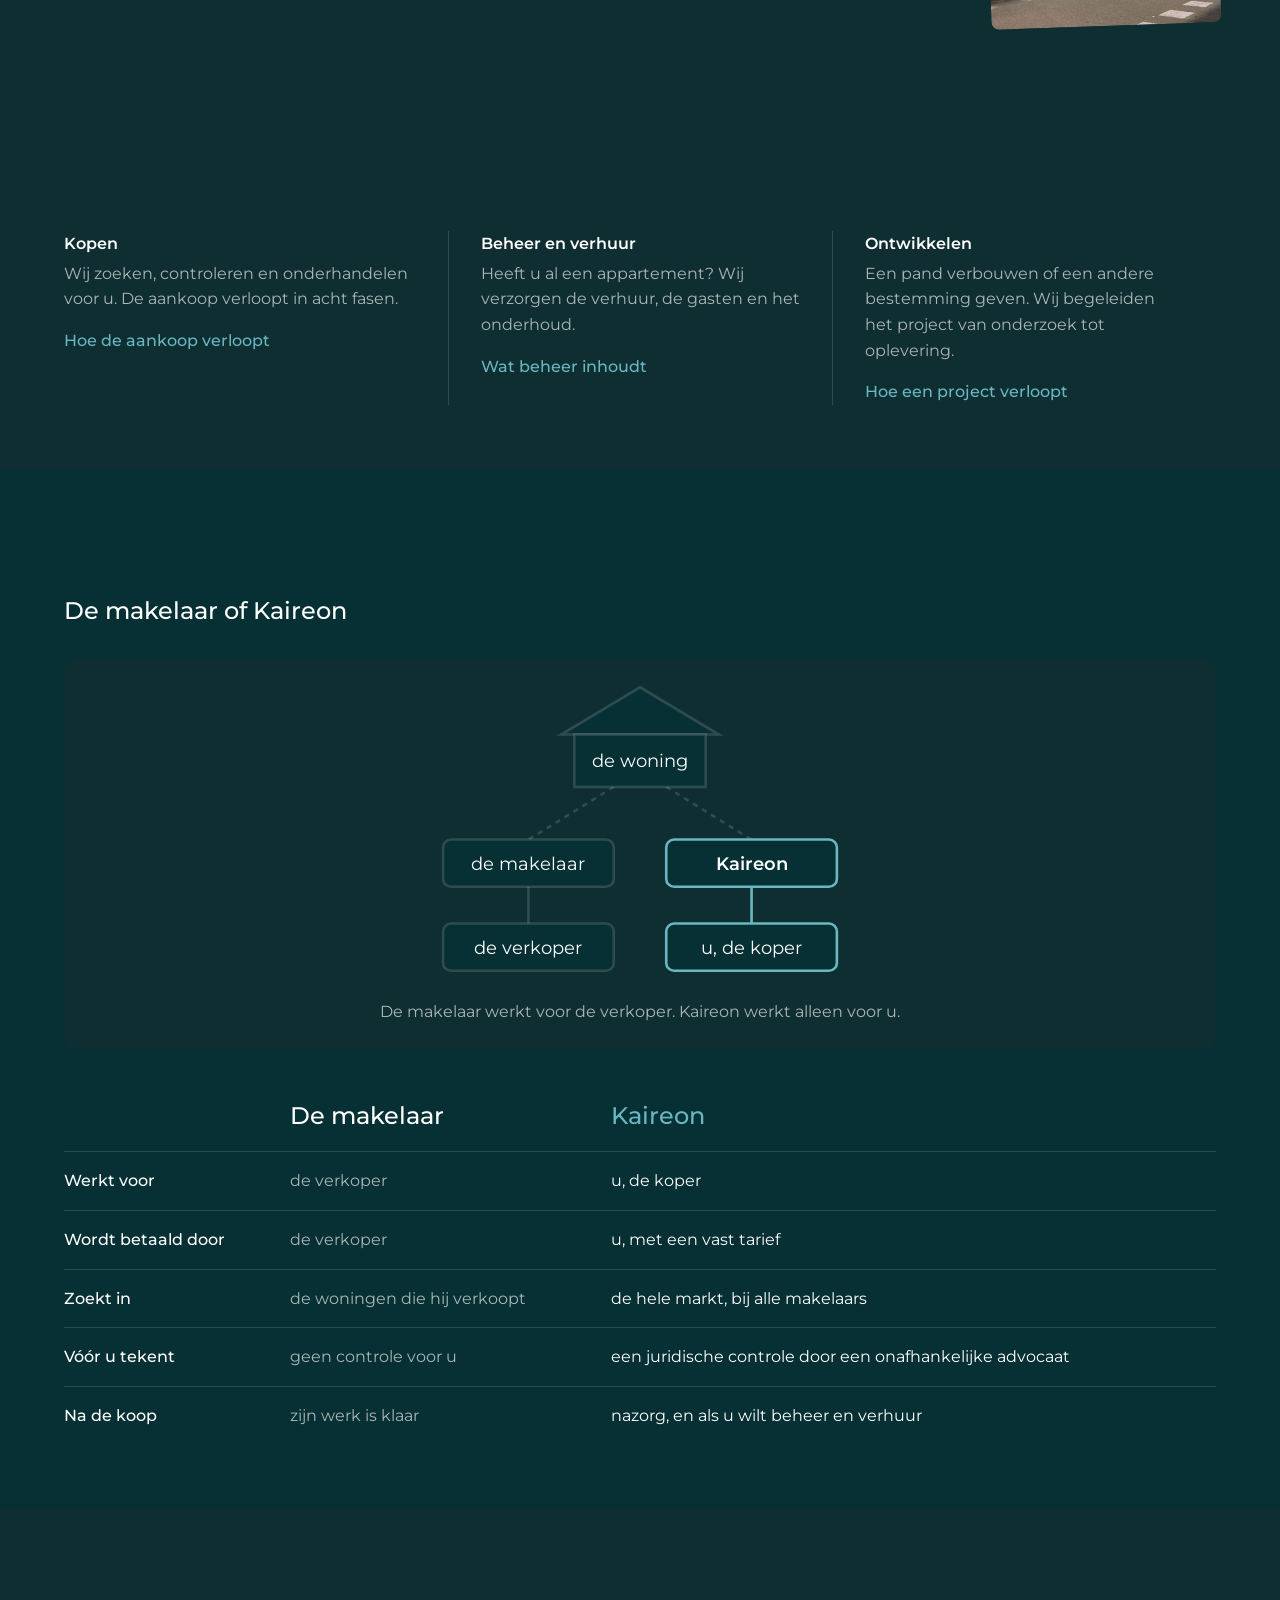
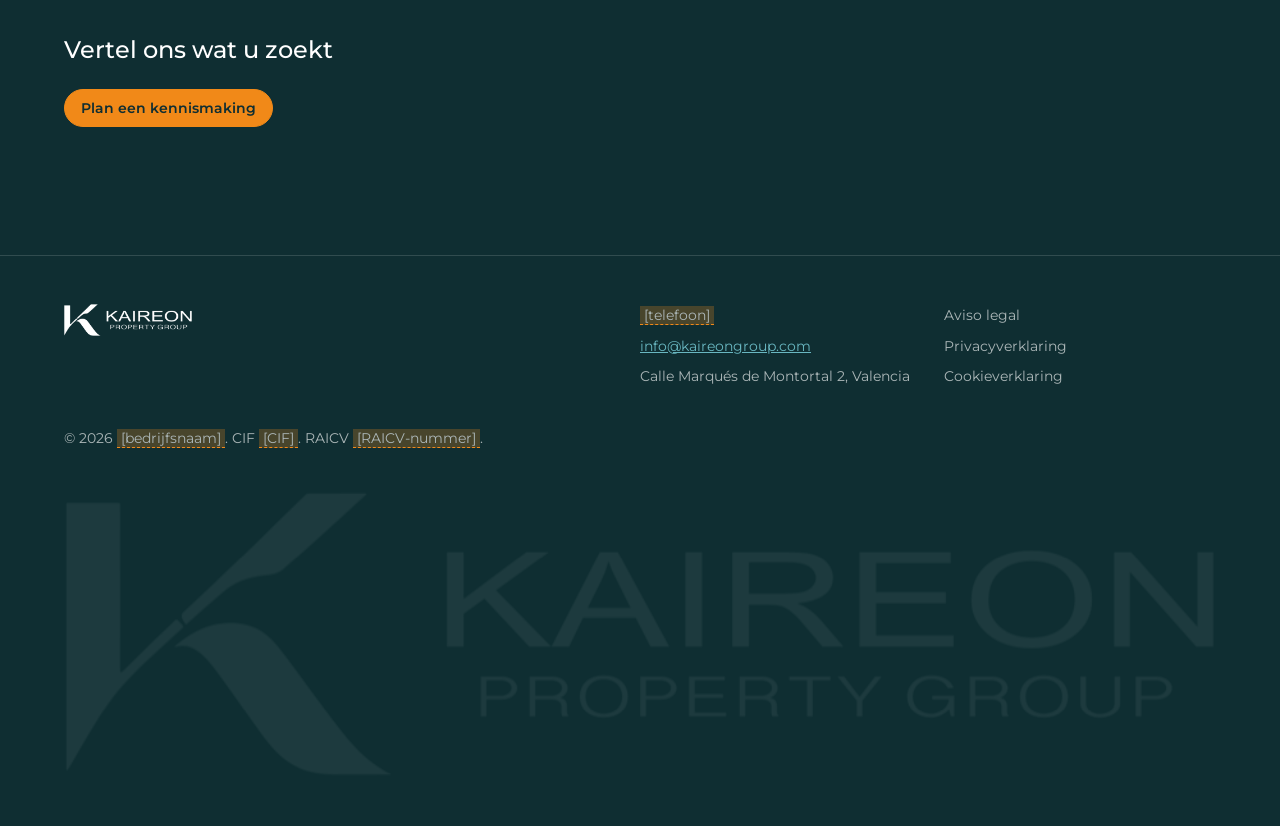
==== commit b6dff1d1: "Drawings: patio case, and four more" ====
--- a/nl/index.html
+++ b/nl/index.html
@@ -8,7 +8,7 @@
 <meta name="robots" content="noindex, nofollow">
 
 <link rel="preload" href="/assets/fonts/montserrat-latin-wght-normal.woff2" as="font" type="font/woff2" crossorigin>
-<link rel="stylesheet" href="/assets/styles.css?v=76aeeb47">
+<link rel="stylesheet" href="/assets/styles.css?v=19522ea4">
 <link rel="preload" as="image" href="/assets/img/small/pexels-audrius-strikaitis-31613974-18771948.jpg" imagesrcset="/assets/img/small/pexels-audrius-strikaitis-31613974-18771948.jpg 800w, /assets/img/pexels-audrius-strikaitis-31613974-18771948.jpg 2000w" imagesizes="100vw" fetchpriority="high">
 <link rel="icon" href="/assets/img/favicon.png" type="image/png">
 <script>
@@ -63,6 +63,19 @@
 
 <section class="section alt"><div class="wrap">
   <h2>De makelaar of Kaireon</h2>
+  <figure class="drawing sides"><svg viewBox="0 0 320 230" role="img" aria-label="Links staat de makelaar, verbonden met de verkoper. Rechts staat Kaireon, verbonden met u, de koper. Beide kijken naar dezelfde woning.">
+      <polygon class="box" points="160,4 220,40 100,40"/><rect class="box" x="110" y="40" width="100" height="40"/>
+      <text x="160" y="65" text-anchor="middle">de woning</text>
+      <line class="to" x1="140" y1="80" x2="75" y2="120"/><line class="to" x1="180" y1="80" x2="245" y2="120"/>
+      <rect class="box" x="10" y="120" width="130" height="36" rx="6"/><rect class="box" x="10" y="184" width="130" height="36" rx="6"/>
+      <line class="link" x1="75" y1="156" x2="75" y2="184"/>
+      <text x="75" y="143" text-anchor="middle">de makelaar</text>
+      <text x="75" y="207" text-anchor="middle">de verkoper</text>
+      <rect class="box ours" x="180" y="120" width="130" height="36" rx="6"/><rect class="box ours" x="180" y="184" width="130" height="36" rx="6"/>
+      <line class="link ours" x1="245" y1="156" x2="245" y2="184"/>
+      <text x="245" y="143" text-anchor="middle" class="strong">Kaireon</text>
+      <text x="245" y="207" text-anchor="middle">u, de koper</text>
+    </svg><figcaption>De makelaar werkt voor de verkoper. Kaireon werkt alleen voor u.</figcaption></figure>
   <table class="compare">
     <thead><tr><th scope="col"></th><th scope="col">De makelaar</th><th scope="col">Kaireon</th></tr></thead>
     <tbody>
--- a/assets/styles.css
+++ b/assets/styles.css
@@ -170,6 +170,38 @@
    docs/inventory.md: "more visually interesting"). On it, a card takes the page colour. */
 .alt { background: var(--surface); padding-bottom: var(--space-64); margin-top: var(--space-64); }
 .alt .rows > div { background: var(--page); }
+/* A drawing of three units seen from above (Ontwikkelen): daylight in the accent colour, the rest of the unit dark.
+   Side by side on a wide screen, one under the other on a phone, so the words in the drawing stay readable. */
+.diagram { display: grid; gap: var(--space-32); grid-template-columns: repeat(auto-fit, minmax(min(100%, 260px), 1fr)); margin: var(--space-32) 0; }
+.diagram > div { background: var(--surface); border-radius: 12px; padding: var(--space-24); }
+.diagram svg { display: block; width: 100%; max-width: 360px; height: auto; margin: var(--space-16) auto; }
+.diagram .unit { fill: var(--page); stroke: var(--line); stroke-width: 2; }
+.diagram .light { fill: var(--accent); fill-opacity: .35; }
+.diagram .facade { stroke: var(--accent); stroke-width: 6; }
+.diagram .verdict { font-size: var(--text-24); font-weight: 500; margin: 0; }
+.diagram p { color: var(--muted); margin: 0; }
+.diagram p.verdict { color: var(--text); }
+.diagram p.verdict.good { color: var(--accent); }
+.diagram .patio { fill: none; stroke: var(--accent); stroke-width: 2; stroke-dasharray: 6 6; }
+/* A single drawing with its caption (Redmer, 2026-11-25: "if they are possible on more things do it"). The same shapes
+   as the daylight drawing: the accent colour is ours and light, the surface is the frame, faint white is your own money. */
+.drawing { background: var(--surface); border-radius: 12px; padding: var(--space-24); margin: var(--space-32) 0; }
+.alt .drawing { background: var(--page); }
+.drawing svg { display: block; width: 100%; max-width: 420px; height: auto; margin: 0 auto var(--space-16); }
+.drawing figcaption { color: var(--muted); max-width: 40em; margin: 0 auto; text-align: center; }
+.drawing text, .diagram text { fill: var(--text); font-size: var(--text-14); font-family: inherit; }
+.drawing text.strong { font-weight: 600; }
+.drawing .box { fill: var(--page); stroke: var(--line); stroke-width: 2; }
+.alt .drawing .box { fill: var(--surface); }
+.drawing .box.ours, .drawing .link.ours { stroke: var(--accent); }
+.drawing .link { stroke: var(--line); stroke-width: 2; }
+.drawing .to { stroke: var(--line); stroke-width: 2; stroke-dasharray: 4 4; }
+.drawing .bank { fill: var(--accent); fill-opacity: .35; }
+.drawing .own, .drawing .stay, .drawing .ground { fill: var(--text); fill-opacity: .1; }
+.drawing .stay { stroke: var(--accent); stroke-width: 2; stroke-dasharray: 4 4; }
+.drawing .unit { fill: var(--accent); fill-opacity: .35; stroke: var(--accent); stroke-width: 2; }
+.drawing .street { stroke: var(--text); stroke-width: 2; }
+.drawing .off { fill: var(--text); fill-opacity: .1; stroke: var(--line); stroke-width: 2; stroke-dasharray: 4 4; }
 /* Large figures: a short fact in the accent colour, with one line under it. */
 .figures { display: grid; gap: var(--space-32); grid-template-columns: repeat(auto-fit, minmax(min(100%, 220px), 1fr)); }
 .figures b { display: block; font-size: var(--text-40); font-weight: 500; line-height: 1.1; color: var(--accent); margin-bottom: var(--space-8); }
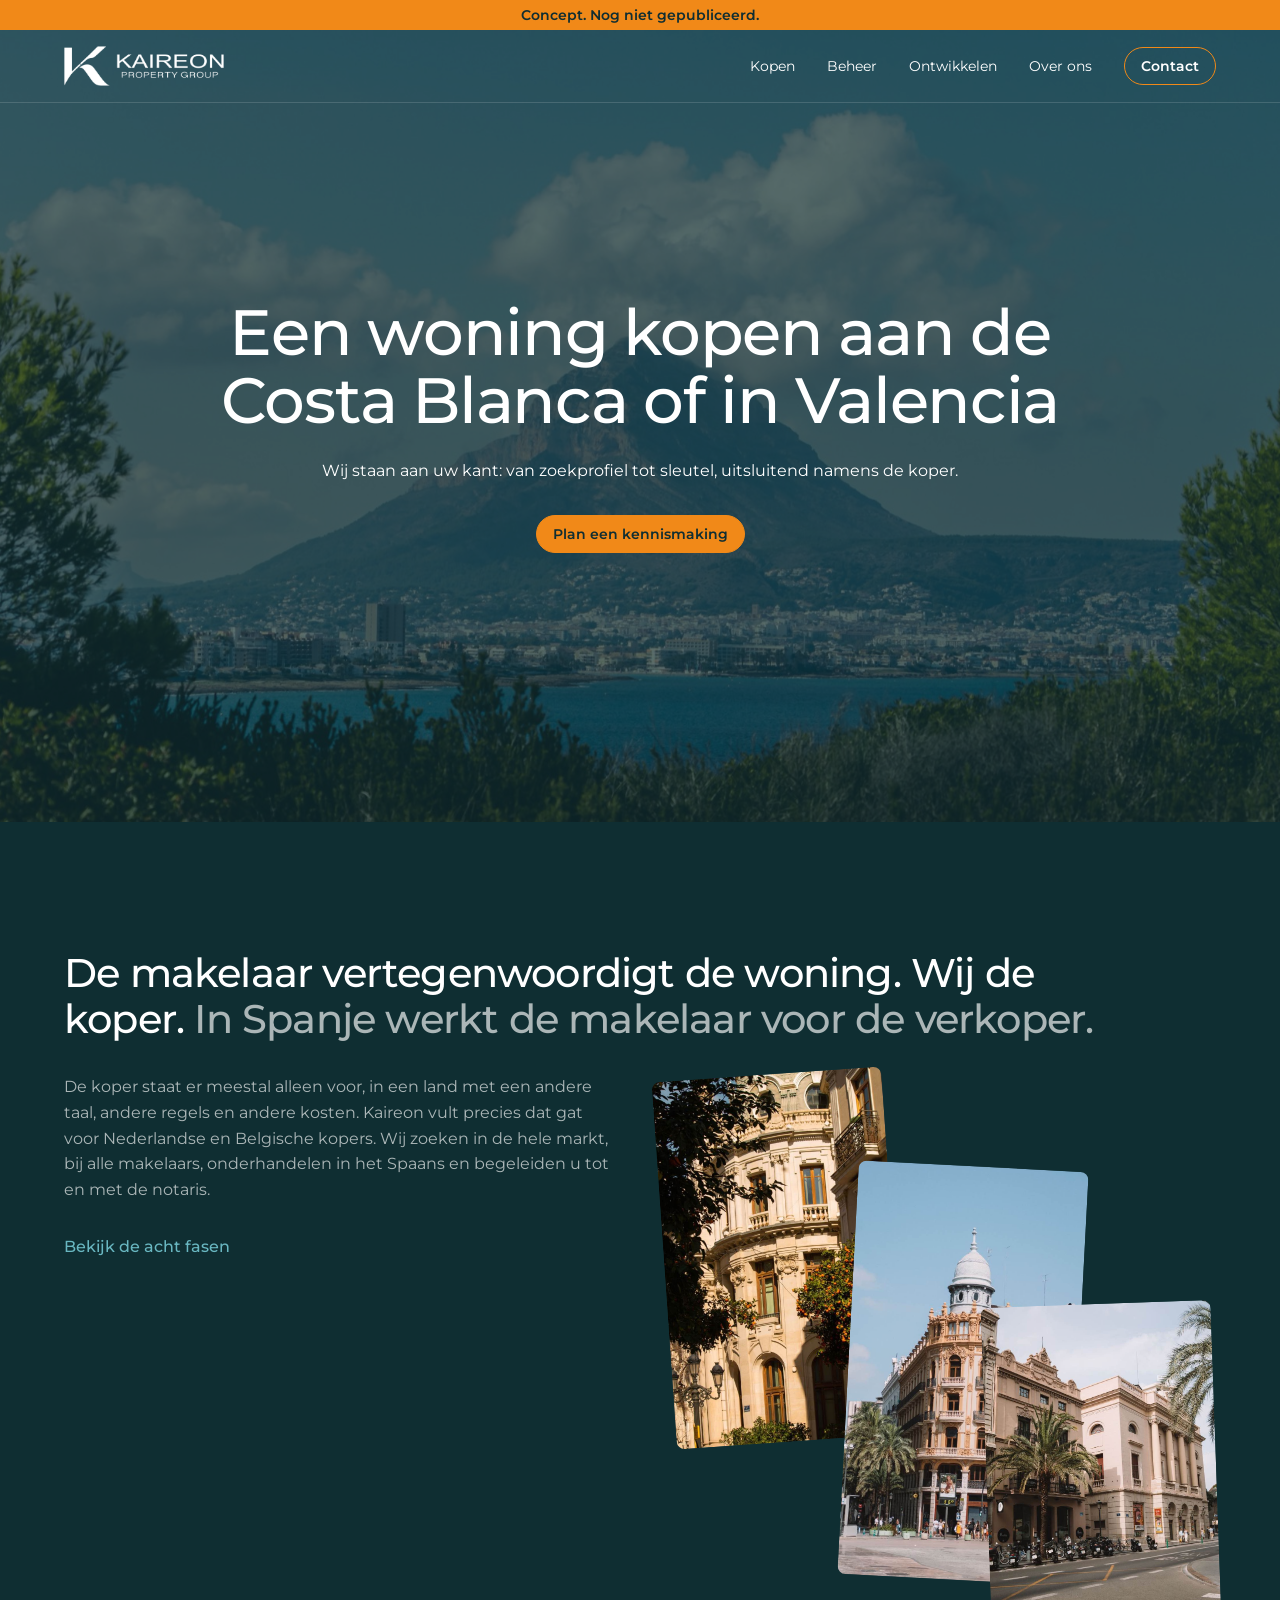
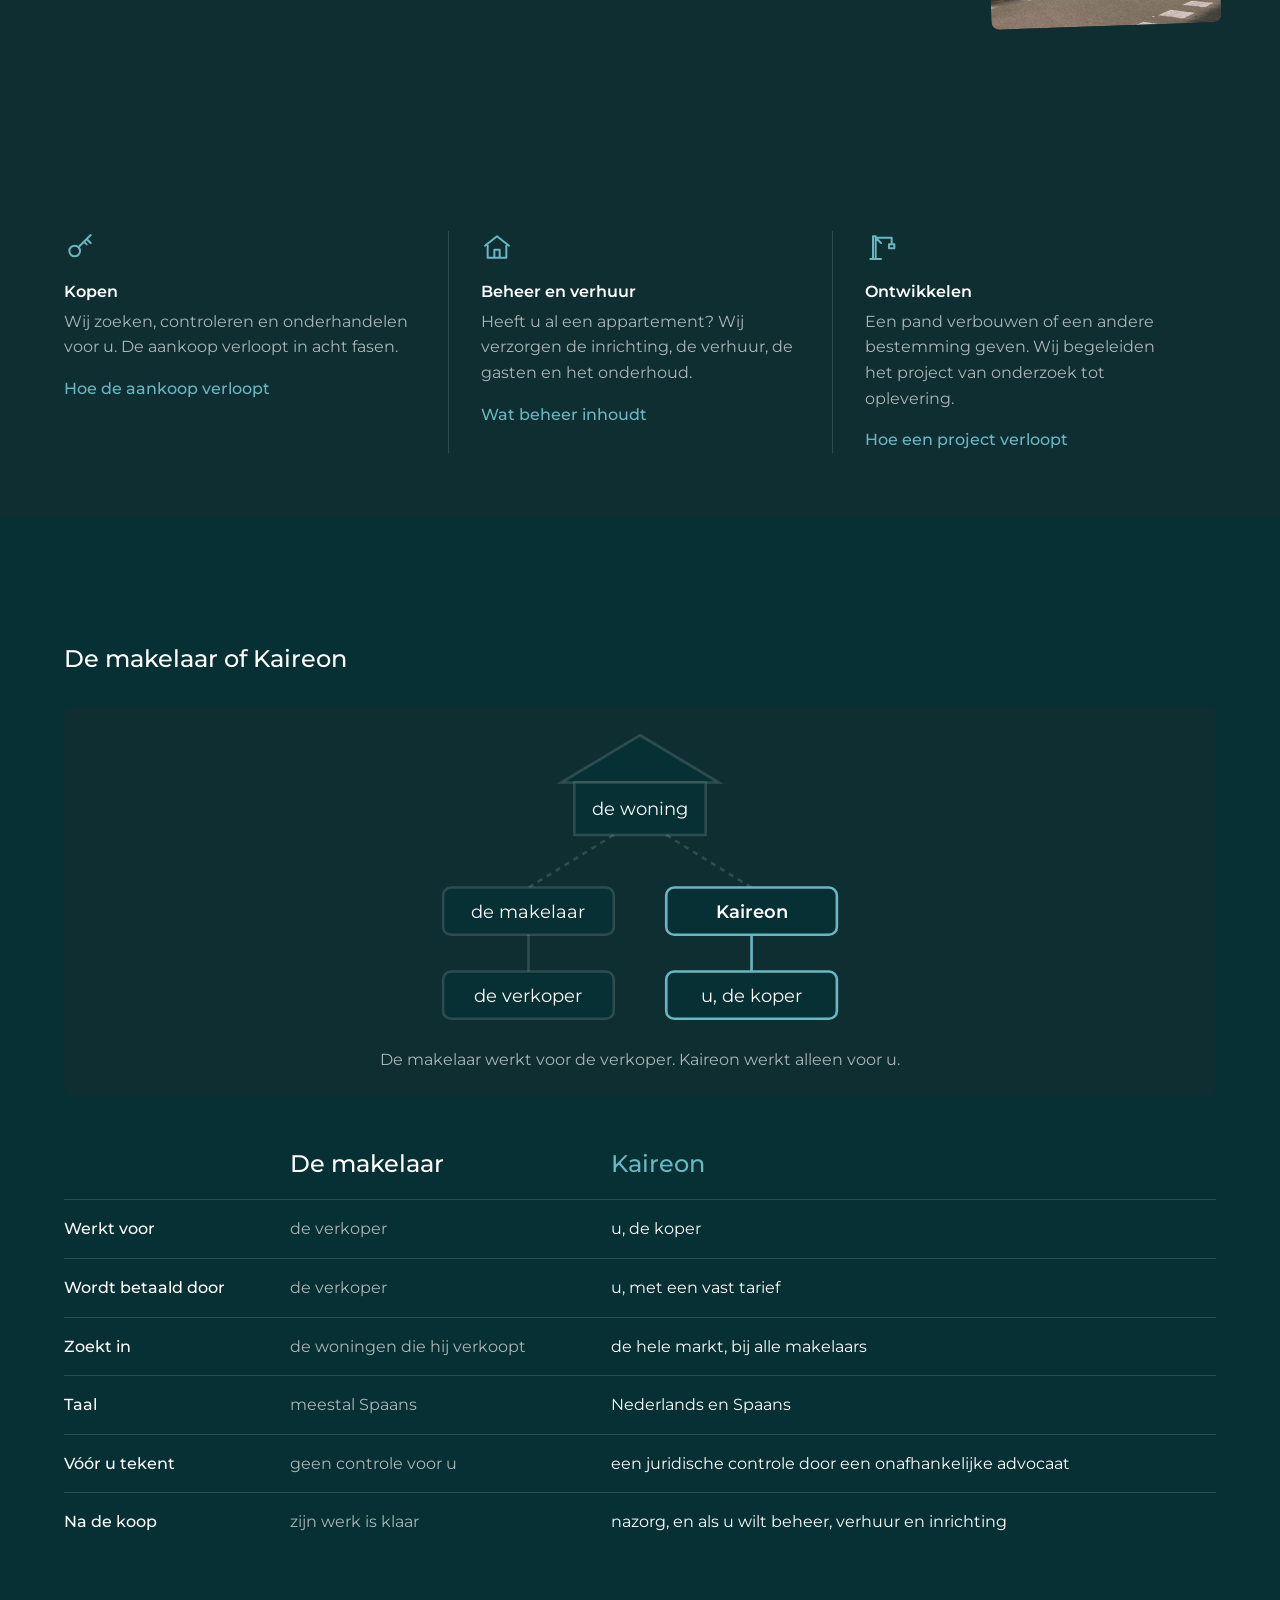
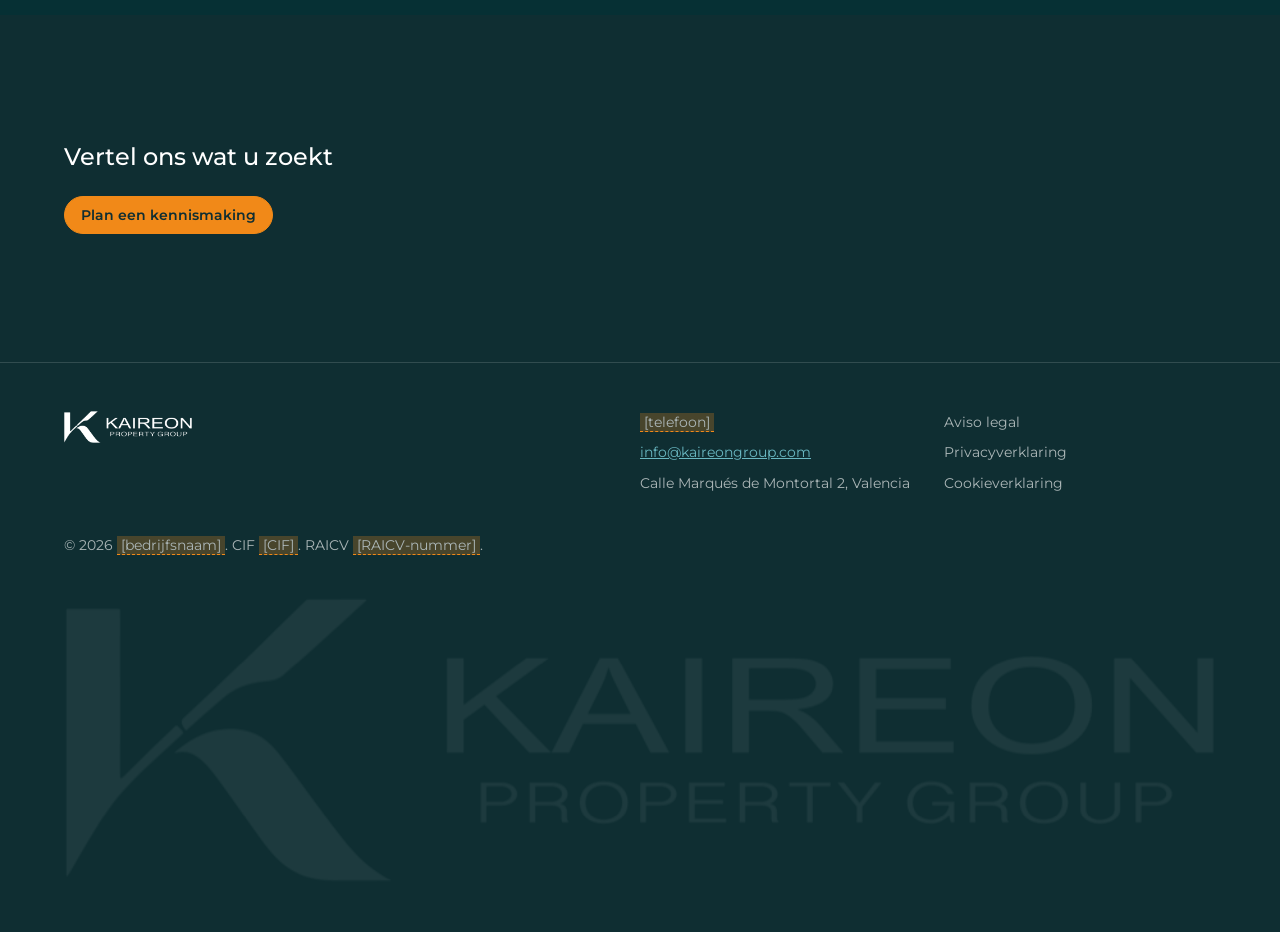
==== commit 2d83eb5c: "Publish: question panels, buttons, icons, interior design" ====
--- a/nl/index.html
+++ b/nl/index.html
@@ -8,7 +8,7 @@
 <meta name="robots" content="noindex, nofollow">
 
 <link rel="preload" href="/assets/fonts/montserrat-latin-wght-normal.woff2" as="font" type="font/woff2" crossorigin>
-<link rel="stylesheet" href="/assets/styles.css?v=19522ea4">
+<link rel="stylesheet" href="/assets/styles.css?v=552928ab">
 <link rel="preload" as="image" href="/assets/img/small/pexels-audrius-strikaitis-31613974-18771948.jpg" imagesrcset="/assets/img/small/pexels-audrius-strikaitis-31613974-18771948.jpg 800w, /assets/img/pexels-audrius-strikaitis-31613974-18771948.jpg 2000w" imagesizes="100vw" fetchpriority="high">
 <link rel="icon" href="/assets/img/favicon.png" type="image/png">
 <script>
@@ -55,9 +55,9 @@
   <h2>Wat wij voor u doen</h2>
   
 <div class="cols">
-  <div><h3>Kopen</h3><p>Wij zoeken, controleren en onderhandelen voor u. De aankoop verloopt in acht fasen.</p><a class="link" href="/nl/kopen/">Hoe de aankoop verloopt</a></div>
-  <div><h3>Beheer en verhuur</h3><p>Heeft u al een appartement? Wij verzorgen de verhuur, de gasten en het onderhoud.</p><a class="link" href="/nl/beheer/">Wat beheer inhoudt</a></div>
-  <div><h3>Ontwikkelen</h3><p>Een pand verbouwen of een andere bestemming geven. Wij begeleiden het project van onderzoek tot oplevering.</p><a class="link" href="/nl/ontwikkelen/">Hoe een project verloopt</a></div>
+  <div><svg class="icon" viewBox="0 0 24 24" aria-hidden="true" focusable="false"><circle cx="8" cy="15" r="4"/><path d="M11 12l9-9M17 6l3 3M15 8l2 2"/></svg><h3>Kopen</h3><p>Wij zoeken, controleren en onderhandelen voor u. De aankoop verloopt in acht fasen.</p><a class="link" href="/nl/kopen/">Hoe de aankoop verloopt</a></div>
+  <div><svg class="icon" viewBox="0 0 24 24" aria-hidden="true" focusable="false"><path d="M3 11l9-7 9 7M5 9.5V20h14V9.5M10 20v-6h4v6"/></svg><h3>Beheer en verhuur</h3><p>Heeft u al een appartement? Wij verzorgen de inrichting, de verhuur, de gasten en het onderhoud.</p><a class="link" href="/nl/beheer/">Wat beheer inhoudt</a></div>
+  <div><svg class="icon" viewBox="0 0 24 24" aria-hidden="true" focusable="false"><path d="M6 21V4h2v17M4 21h8M8 5h12M8 5l4 4M20 5v5M18 10h4v3h-4z"/></svg><h3>Ontwikkelen</h3><p>Een pand verbouwen of een andere bestemming geven. Wij begeleiden het project van onderzoek tot oplevering.</p><a class="link" href="/nl/ontwikkelen/">Hoe een project verloopt</a></div>
 </div>
 </div></section>
 
@@ -82,8 +82,9 @@
       <tr><th scope="row">Werkt voor</th><td>de verkoper</td><td>u, de koper</td></tr>
       <tr><th scope="row">Wordt betaald door</th><td>de verkoper</td><td>u, met een vast tarief</td></tr>
       <tr><th scope="row">Zoekt in</th><td>de woningen die hij verkoopt</td><td>de hele markt, bij alle makelaars</td></tr>
+      <tr><th scope="row">Taal</th><td>meestal Spaans</td><td>Nederlands en Spaans</td></tr>
       <tr><th scope="row">Vóór u tekent</th><td>geen controle voor u</td><td>een juridische controle door een onafhankelijke advocaat</td></tr>
-      <tr><th scope="row">Na de koop</th><td>zijn werk is klaar</td><td>nazorg, en als u wilt beheer en verhuur</td></tr>
+      <tr><th scope="row">Na de koop</th><td>zijn werk is klaar</td><td>nazorg, en als u wilt beheer, verhuur en inrichting</td></tr>
     </tbody>
   </table>
 </div></section>
--- a/assets/styles.css
+++ b/assets/styles.css
@@ -185,7 +185,7 @@
 .diagram .patio { fill: none; stroke: var(--accent); stroke-width: 2; stroke-dasharray: 6 6; }
 /* A single drawing with its caption (Redmer, 2026-11-25: "if they are possible on more things do it"). The same shapes
    as the daylight drawing: the accent colour is ours and light, the surface is the frame, faint white is your own money. */
-.drawing { background: var(--surface); border-radius: 12px; padding: var(--space-24); margin: var(--space-32) 0; }
+.drawing { background: var(--surface); border-radius: 12px; padding: var(--space-16) var(--space-8); margin: var(--space-32) 0; }
 .alt .drawing { background: var(--page); }
 .drawing svg { display: block; width: 100%; max-width: 420px; height: auto; margin: 0 auto var(--space-16); }
 .drawing figcaption { color: var(--muted); max-width: 40em; margin: 0 auto; text-align: center; }
@@ -202,6 +202,45 @@
 .drawing .unit { fill: var(--accent); fill-opacity: .35; stroke: var(--accent); stroke-width: 2; }
 .drawing .street { stroke: var(--text); stroke-width: 2; }
 .drawing .off { fill: var(--text); fill-opacity: .1; stroke: var(--line); stroke-width: 2; stroke-dasharray: 4 4; }
+.drawing .arrow { stroke: var(--accent); stroke-width: 3; }
+.drawing .head, .drawing .door { fill: var(--accent); }
+.drawing .cross { stroke: var(--text); stroke-width: 3; }
+.drawing .ring { fill: none; stroke: var(--accent); stroke-width: 2; stroke-dasharray: 6 6; }
+.drawing .land { fill: var(--text); fill-opacity: .1; }
+.drawing .track { fill: var(--text); fill-opacity: .1; }
+.drawing .score { fill: var(--accent); }
+.drawing .sign { fill: none; stroke: var(--accent); stroke-width: 2; }
+.drawing .stop { fill: var(--page); stroke: var(--accent); stroke-width: 3; }
+.drawing .decide { fill: var(--accent); }
+.drawing .coast { fill: none; stroke: var(--accent); stroke-width: 2; }
+.drawing .town { fill: var(--text); }
+.drawing .office { fill: var(--accent); stroke: var(--text); stroke-width: 2; }
+.drawing text.soft { fill: var(--muted); }
+.drawing .furn { fill: var(--accent); fill-opacity: .35; stroke: var(--accent); stroke-width: 2; }
+.drawing .furn.fold { stroke-dasharray: 4 4; }
+.drawing .wall { fill: none; stroke: var(--text); stroke-width: 4; }
+.drawing path.to { fill: none; }
+.drawing .walk { fill: none; stroke: var(--text); stroke-width: 2; stroke-dasharray: 2 6; stroke-linecap: round; }
+
+/* Line icons on cards and columns (Redmer, 2026-11-25: "for the information on the site should be more icons used"). */
+.icon { display: block; width: var(--space-32); height: var(--space-32); fill: none; stroke: var(--accent); stroke-width: 1.5; stroke-linecap: round; stroke-linejoin: round; }
+.cols .icon { margin-bottom: var(--space-16); }
+
+/* The questions: one panel each, closed until a click (Redmer, 2026-11-25). The mark turns from + to x. */
+.faq { grid-template-columns: 1fr; max-width: 52em; }
+.rows > details { background: var(--page); border-radius: 12px; }
+.faq summary { display: flex; justify-content: space-between; align-items: center; gap: var(--space-16); padding: var(--space-24); font-weight: 600; cursor: pointer; list-style: none; }
+.faq summary::-webkit-details-marker { display: none; }
+.faq summary::after { content: "+"; flex: none; color: var(--accent); font-size: var(--text-24); font-weight: 400; line-height: 1; }
+.faq details[open] summary::after { transform: rotate(45deg); }
+.faq summary:hover { color: var(--accent); }
+.faq details p { padding: 0 var(--space-24) var(--space-24); }
+
+/* An action at the end of a section: a quiet line and the button. */
+.ask { display: flex; flex-wrap: wrap; align-items: center; gap: var(--space-16) var(--space-24); margin-top: var(--space-32); }
+.ask p { color: var(--muted); margin: 0; }
+.drawing text.region { fill: var(--accent); font-weight: 600; }
+.drawing.map svg { max-width: 380px; }
 /* Large figures: a short fact in the accent colour, with one line under it. */
 .figures { display: grid; gap: var(--space-32); grid-template-columns: repeat(auto-fit, minmax(min(100%, 220px), 1fr)); }
 .figures b { display: block; font-size: var(--text-40); font-weight: 500; line-height: 1.1; color: var(--accent); margin-bottom: var(--space-8); }
@@ -302,11 +341,11 @@
   .cols { grid-auto-flow: column; grid-auto-columns: minmax(0, 1fr); gap: 0; }
   .cols > div { border-top: 0; border-left: 1px solid var(--line); padding: 0 var(--space-32); }
   .cols > div:first-child { border-left: 0; padding-left: 0; }
-  .faq { grid-template-columns: 1fr 1fr; }
   .phases { grid-template-columns: 1fr 1fr; grid-template-rows: repeat(4, auto); grid-auto-flow: column; }
   .contact { grid-template-columns: 2fr 1fr; gap: var(--space-128); }
   .site-foot .wrap { grid-template-columns: 2fr 1fr 1fr; }
   .story { grid-template-columns: 1fr 1fr; }
+  .drawing { padding: var(--space-24); }
   .band { margin-top: var(--space-128); }
   .band .wrap { padding-top: var(--space-128); padding-bottom: var(--space-128); }
   .cover .wrap { padding-bottom: var(--space-96); }
@@ -323,6 +362,8 @@
   .motion main .wrap > :not(.in) { opacity: 0; translate: 0 12px; }
   /* 3. The cover and the hero photo settle in once: they start a little larger. */
   .cover > .media, .hero > .media { animation: settle 1.8s ease-out both; }
+  /* 4. The mark of a question turns when its panel opens. */
+  .faq summary::after { transition: transform .2s; }
   @supports (animation-timeline: view()) {
     .hero .photo, .band .photo, .cover .photo { height: 110%; animation: drift linear both; animation-timeline: view(); }
   }
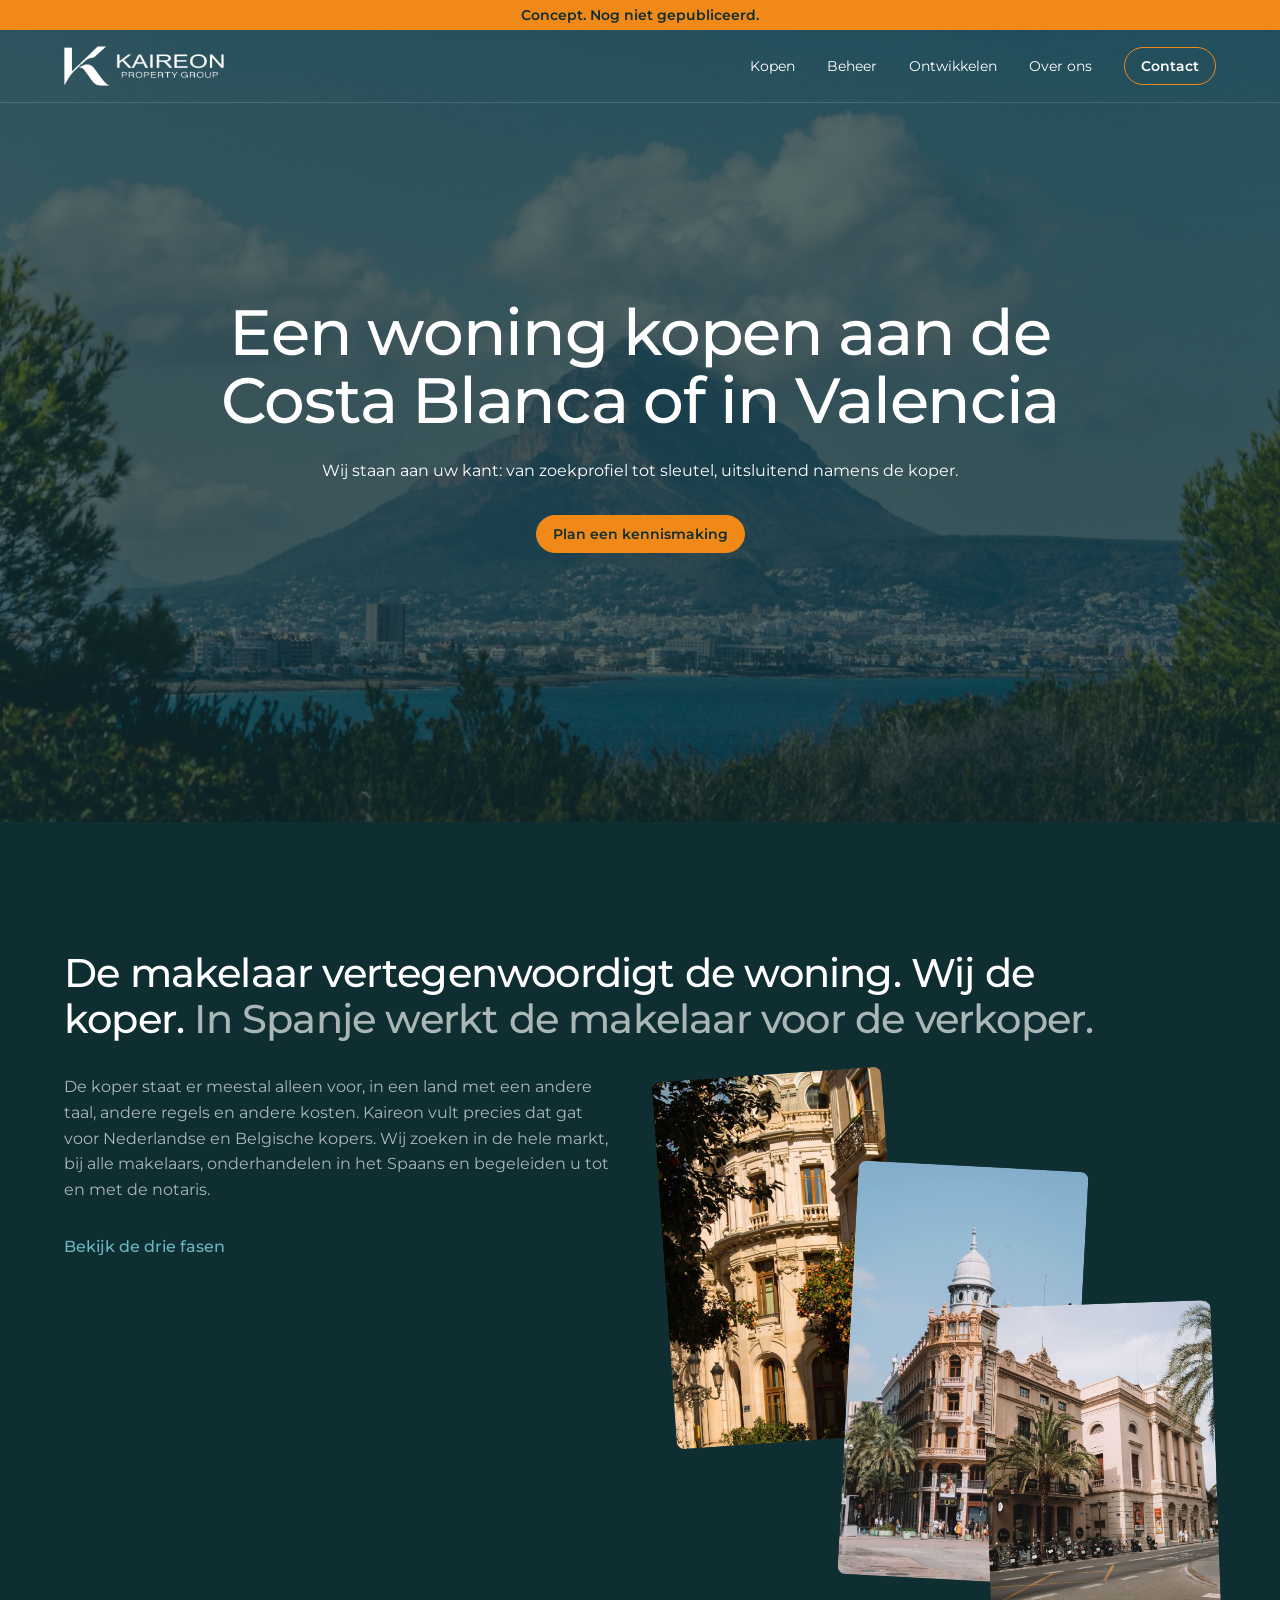
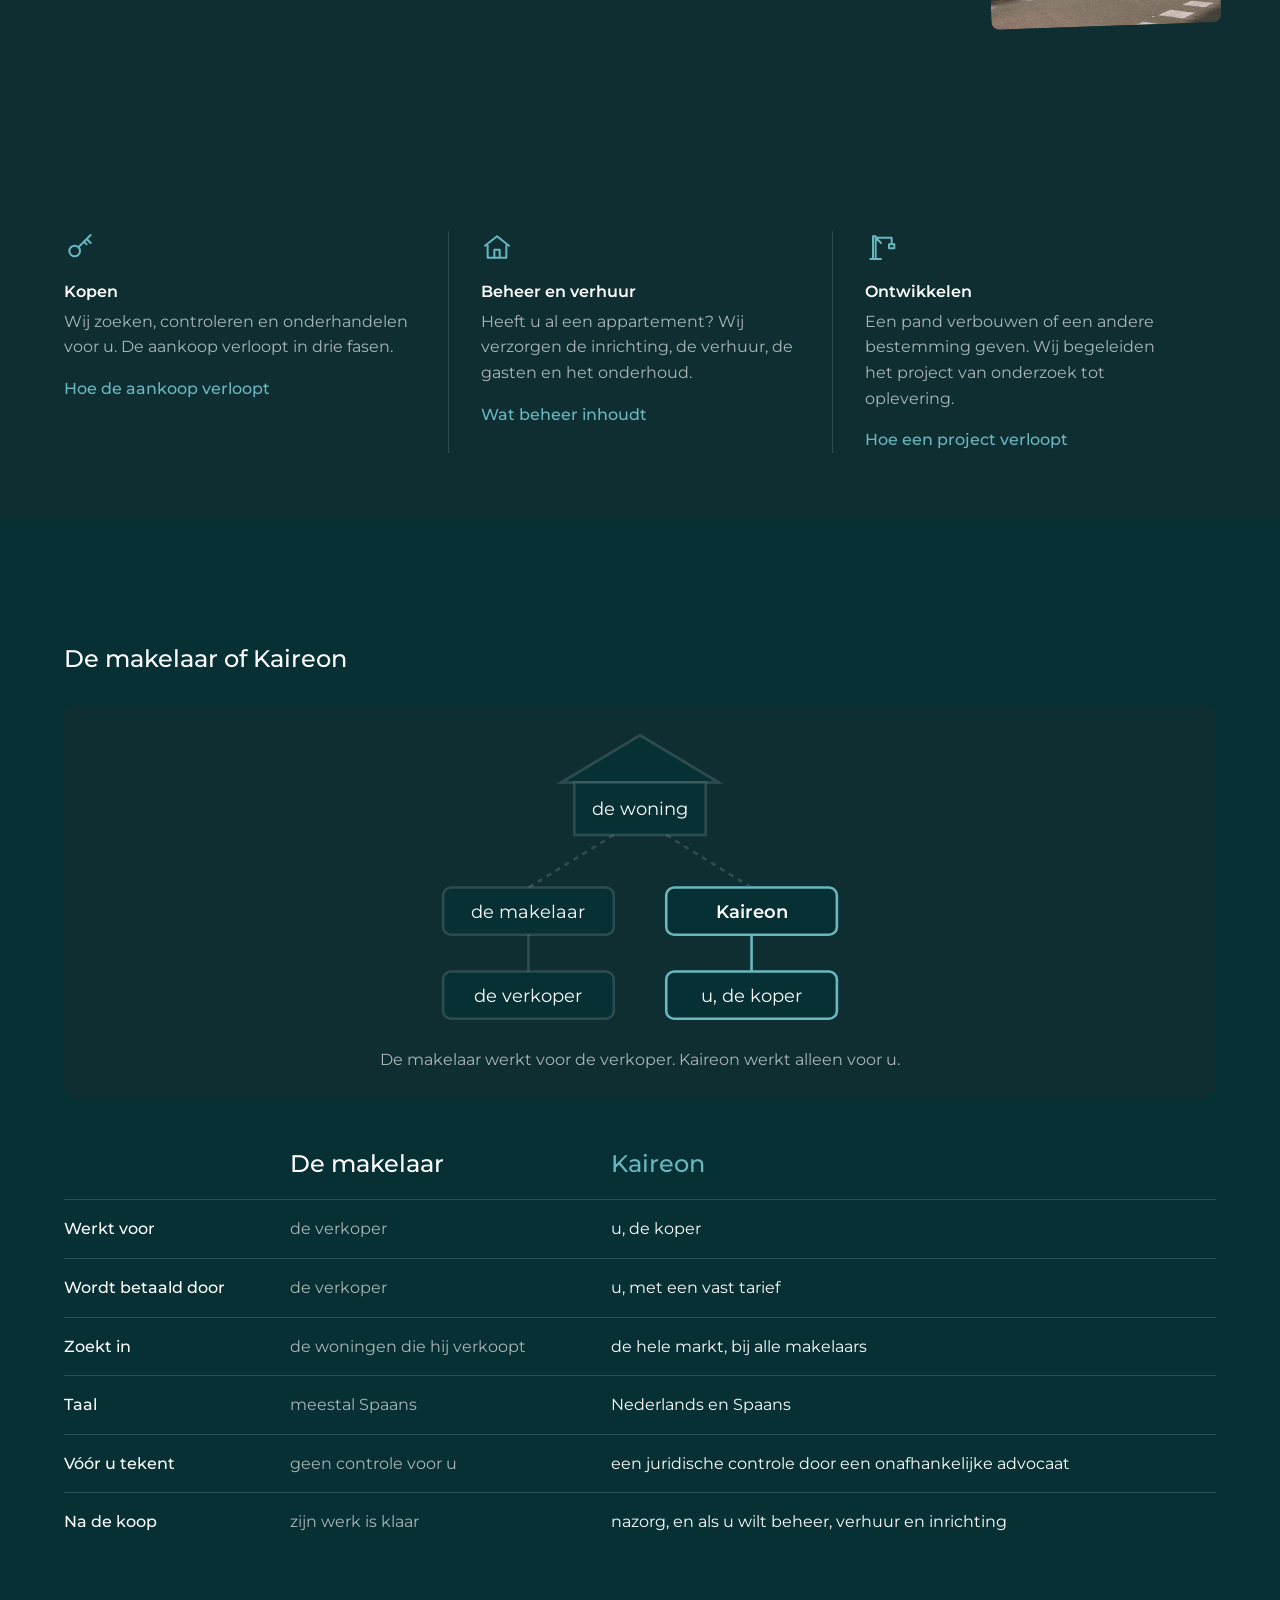
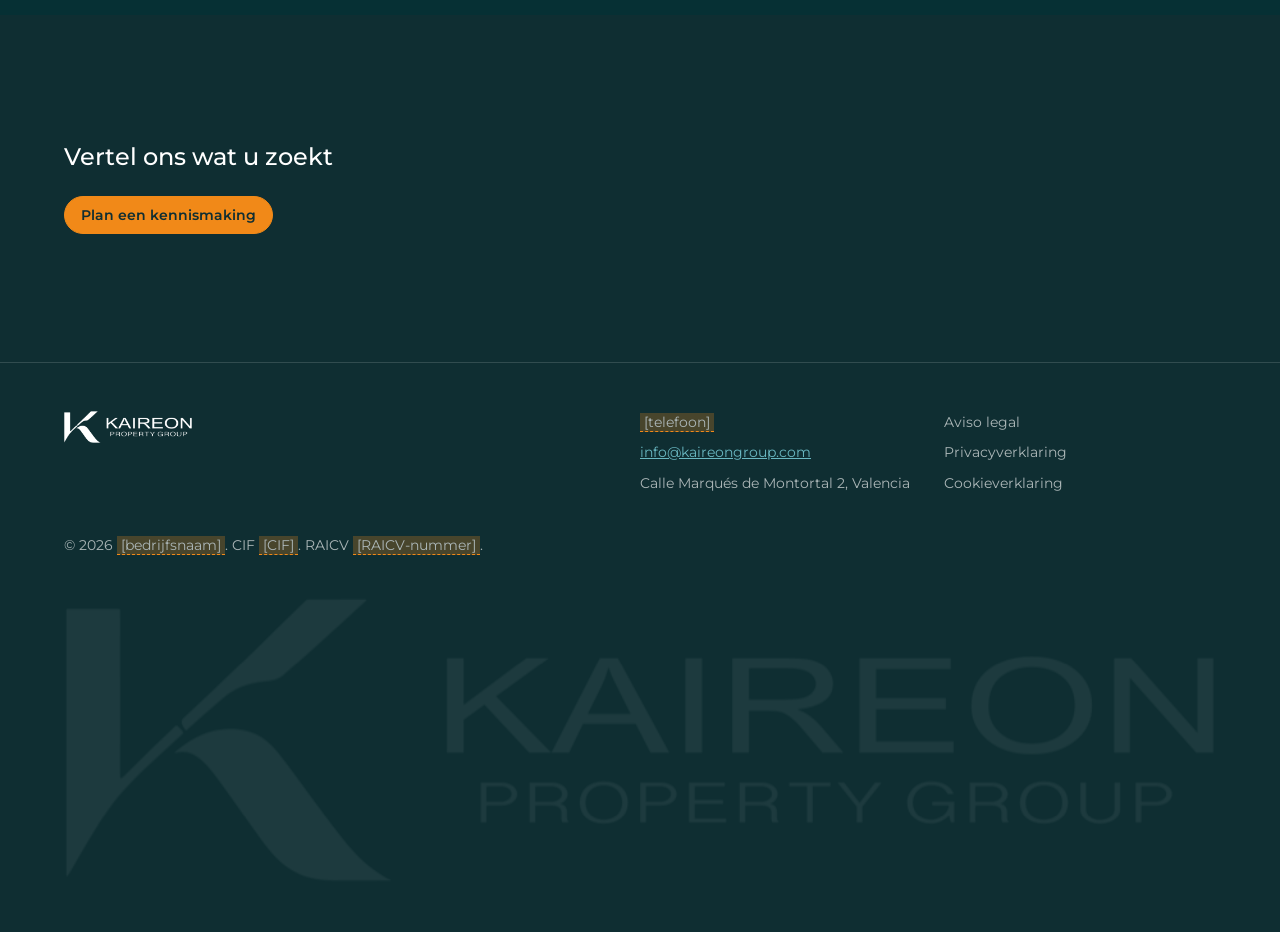
==== commit e5269714: "Publish: Kopen in three phases with the 15 steps as icons Co-Authored-By: Claude Opus 5.5 <noreply@a" ====
--- a/nl/index.html
+++ b/nl/index.html
@@ -8,7 +8,7 @@
 <meta name="robots" content="noindex, nofollow">
 
 <link rel="preload" href="/assets/fonts/montserrat-latin-wght-normal.woff2" as="font" type="font/woff2" crossorigin>
-<link rel="stylesheet" href="/assets/styles.css?v=552928ab">
+<link rel="stylesheet" href="/assets/styles.css?v=e4c0d8f1">
 <link rel="preload" as="image" href="/assets/img/small/pexels-audrius-strikaitis-31613974-18771948.jpg" imagesrcset="/assets/img/small/pexels-audrius-strikaitis-31613974-18771948.jpg 800w, /assets/img/pexels-audrius-strikaitis-31613974-18771948.jpg 2000w" imagesizes="100vw" fetchpriority="high">
 <link rel="icon" href="/assets/img/favicon.png" type="image/png">
 <script>
@@ -45,7 +45,7 @@
   <div class="story">
     <div>
       <p class="lede">De koper staat er meestal alleen voor, in een land met een andere taal, andere regels en andere kosten. Kaireon vult precies dat gat voor Nederlandse en Belgische kopers. Wij zoeken in de hele markt, bij alle makelaars, onderhandelen in het Spaans en begeleiden u tot en met de notaris.</p>
-      <a class="link" href="/nl/kopen/">Bekijk de acht fasen</a>
+      <a class="link" href="/nl/kopen/">Bekijk de drie fasen</a>
     </div>
     <div class="collage"><div class="media"><img class="photo" src="/assets/img/pexels-sofia-marquet-453708414-15551347.jpg" srcset="/assets/img/small/pexels-sofia-marquet-453708414-15551347.jpg 800w, /assets/img/pexels-sofia-marquet-453708414-15551347.jpg 1000w" sizes="(min-width: 900px) 280px, 45vw" alt="Gevel met een sinaasappelboom" width="1000" height="1500" loading="lazy"></div><div class="media"><img class="photo" src="/assets/img/pexels-joaquin-carfagna-3131171-17626763.jpg" srcset="/assets/img/small/pexels-joaquin-carfagna-3131171-17626763.jpg 800w, /assets/img/pexels-joaquin-carfagna-3131171-17626763.jpg 844w" sizes="(min-width: 900px) 280px, 45vw" alt="Gebouw met een koepel in Valencia" width="844" height="1500" loading="lazy"></div><div class="media"><img class="photo" src="/assets/img/pexels-joaquin-carfagna-3131171-17574094.jpg" srcset="/assets/img/small/pexels-joaquin-carfagna-3131171-17574094.jpg 800w, /assets/img/pexels-joaquin-carfagna-3131171-17574094.jpg 1000w" sizes="(min-width: 900px) 280px, 45vw" alt="Straat in Valencia" width="1000" height="1500" loading="lazy"></div></div>
   </div>
@@ -55,7 +55,7 @@
   <h2>Wat wij voor u doen</h2>
   
 <div class="cols">
-  <div><svg class="icon" viewBox="0 0 24 24" aria-hidden="true" focusable="false"><circle cx="8" cy="15" r="4"/><path d="M11 12l9-9M17 6l3 3M15 8l2 2"/></svg><h3>Kopen</h3><p>Wij zoeken, controleren en onderhandelen voor u. De aankoop verloopt in acht fasen.</p><a class="link" href="/nl/kopen/">Hoe de aankoop verloopt</a></div>
+  <div><svg class="icon" viewBox="0 0 24 24" aria-hidden="true" focusable="false"><circle cx="8" cy="15" r="4"/><path d="M11 12l9-9M17 6l3 3M15 8l2 2"/></svg><h3>Kopen</h3><p>Wij zoeken, controleren en onderhandelen voor u. De aankoop verloopt in drie fasen.</p><a class="link" href="/nl/kopen/">Hoe de aankoop verloopt</a></div>
   <div><svg class="icon" viewBox="0 0 24 24" aria-hidden="true" focusable="false"><path d="M3 11l9-7 9 7M5 9.5V20h14V9.5M10 20v-6h4v6"/></svg><h3>Beheer en verhuur</h3><p>Heeft u al een appartement? Wij verzorgen de inrichting, de verhuur, de gasten en het onderhoud.</p><a class="link" href="/nl/beheer/">Wat beheer inhoudt</a></div>
   <div><svg class="icon" viewBox="0 0 24 24" aria-hidden="true" focusable="false"><path d="M6 21V4h2v17M4 21h8M8 5h12M8 5l4 4M20 5v5M18 10h4v3h-4z"/></svg><h3>Ontwikkelen</h3><p>Een pand verbouwen of een andere bestemming geven. Wij begeleiden het project van onderzoek tot oplevering.</p><a class="link" href="/nl/ontwikkelen/">Hoe een project verloopt</a></div>
 </div>
--- a/assets/styles.css
+++ b/assets/styles.css
@@ -255,10 +255,15 @@
 .compare td:last-child { color: var(--text); }
 .lede + .rows { margin-top: var(--space-32); }
 
-/* The eight phases: one list, a thin line above each row. */
-.phases { list-style: none; margin: 0; padding: 0; display: grid; column-gap: var(--space-64); }
-.phases li { display: grid; grid-template-columns: 64px 1fr; align-items: baseline; border-top: 1px solid var(--line); padding: var(--space-16) 0; }
+/* The three phases: a large number, the phase, one line, then its steps as small icon cards. */
+.phases, .phase ul { list-style: none; margin: 0; padding: 0; }
+.phase { display: grid; grid-template-columns: 64px 1fr; align-items: baseline; border-top: 1px solid var(--line); padding: var(--space-32) 0; }
 .phases .n { color: var(--accent); font-weight: 500; font-size: var(--text-40); line-height: 1; }
+.phase ul { display: grid; gap: var(--space-24); grid-template-columns: repeat(auto-fill, minmax(min(100%, 150px), 1fr)); margin-top: var(--space-24); }
+.phase h3 { font-size: var(--text-24); }
+.phase ul li { display: grid; align-content: start; gap: var(--space-8); }
+.phase h4 { margin: 0; font-size: var(--text-16); font-weight: 500; }
+.phase ul p { font-size: var(--text-14); }
 
 /* Contact form */
 .contact { display: grid; gap: var(--space-64); }
@@ -341,7 +346,6 @@
   .cols { grid-auto-flow: column; grid-auto-columns: minmax(0, 1fr); gap: 0; }
   .cols > div { border-top: 0; border-left: 1px solid var(--line); padding: 0 var(--space-32); }
   .cols > div:first-child { border-left: 0; padding-left: 0; }
-  .phases { grid-template-columns: 1fr 1fr; grid-template-rows: repeat(4, auto); grid-auto-flow: column; }
   .contact { grid-template-columns: 2fr 1fr; gap: var(--space-128); }
   .site-foot .wrap { grid-template-columns: 2fr 1fr 1fr; }
   .story { grid-template-columns: 1fr 1fr; }
